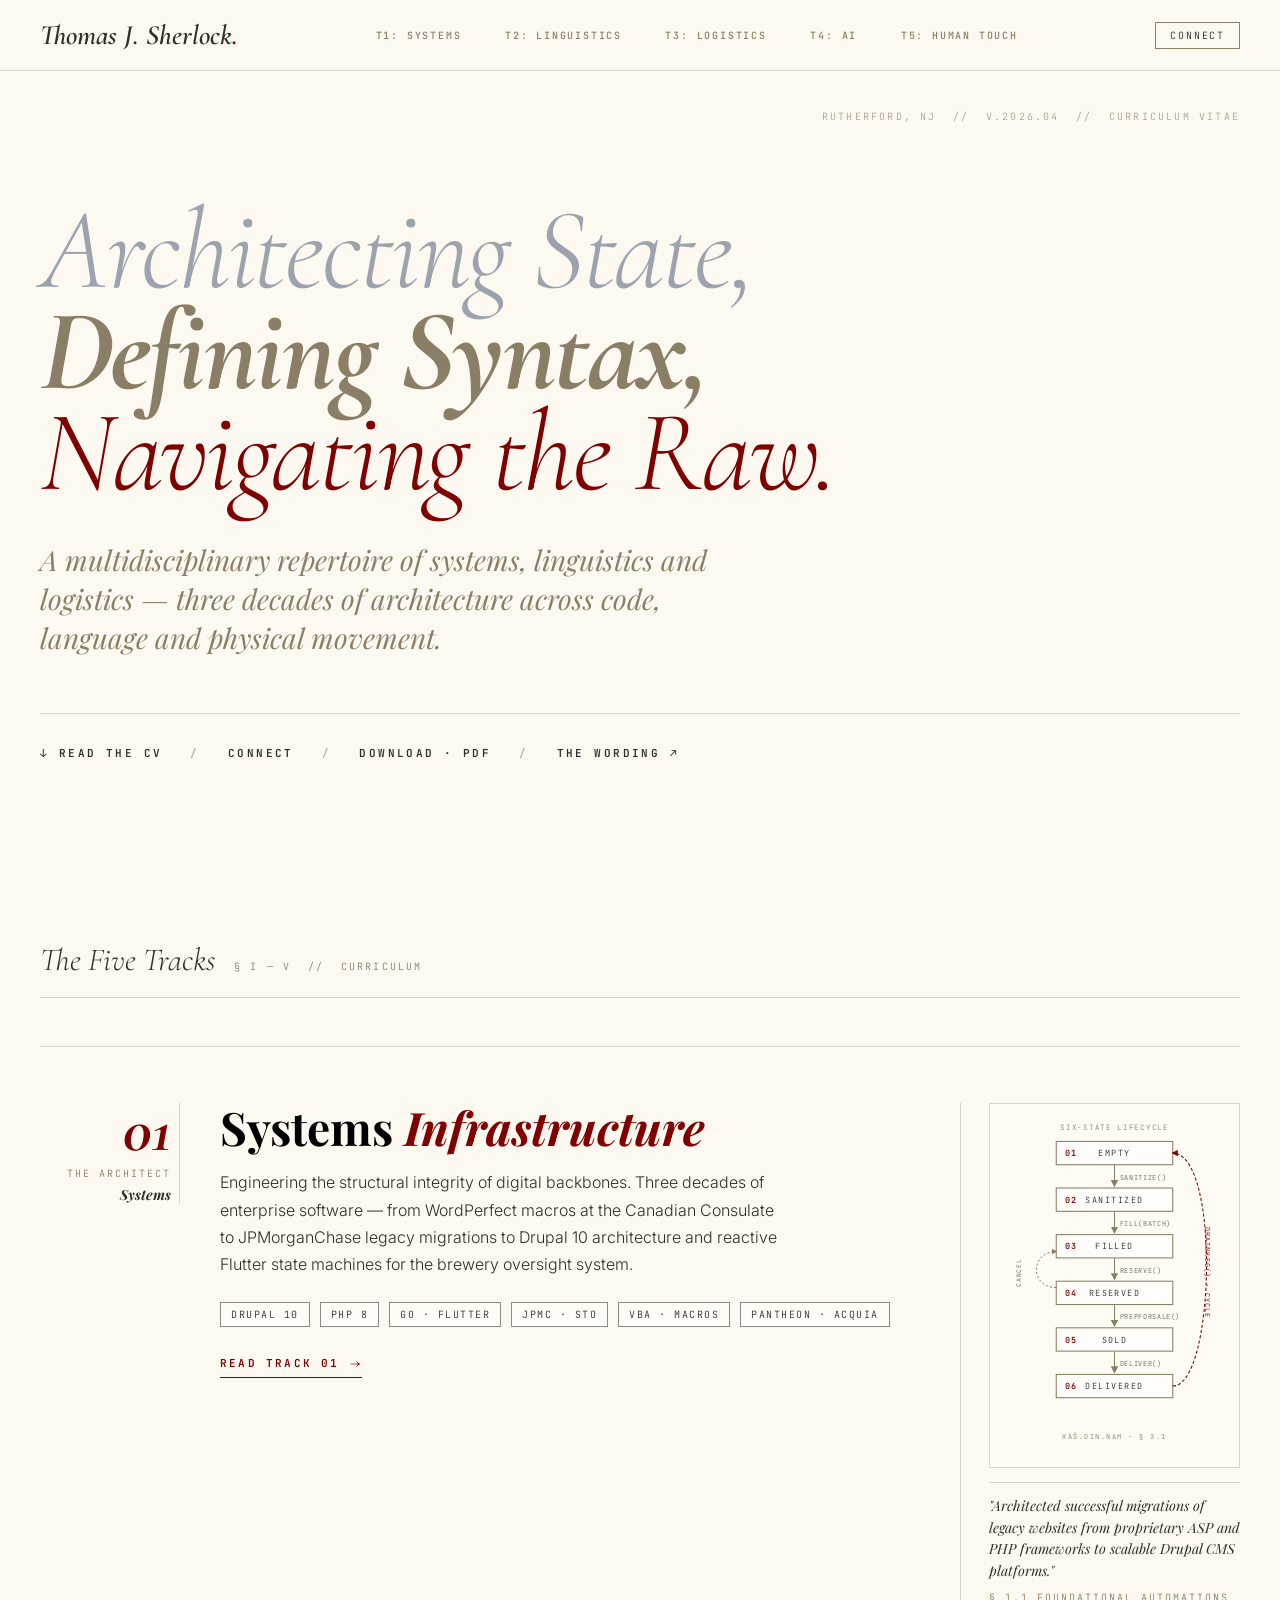
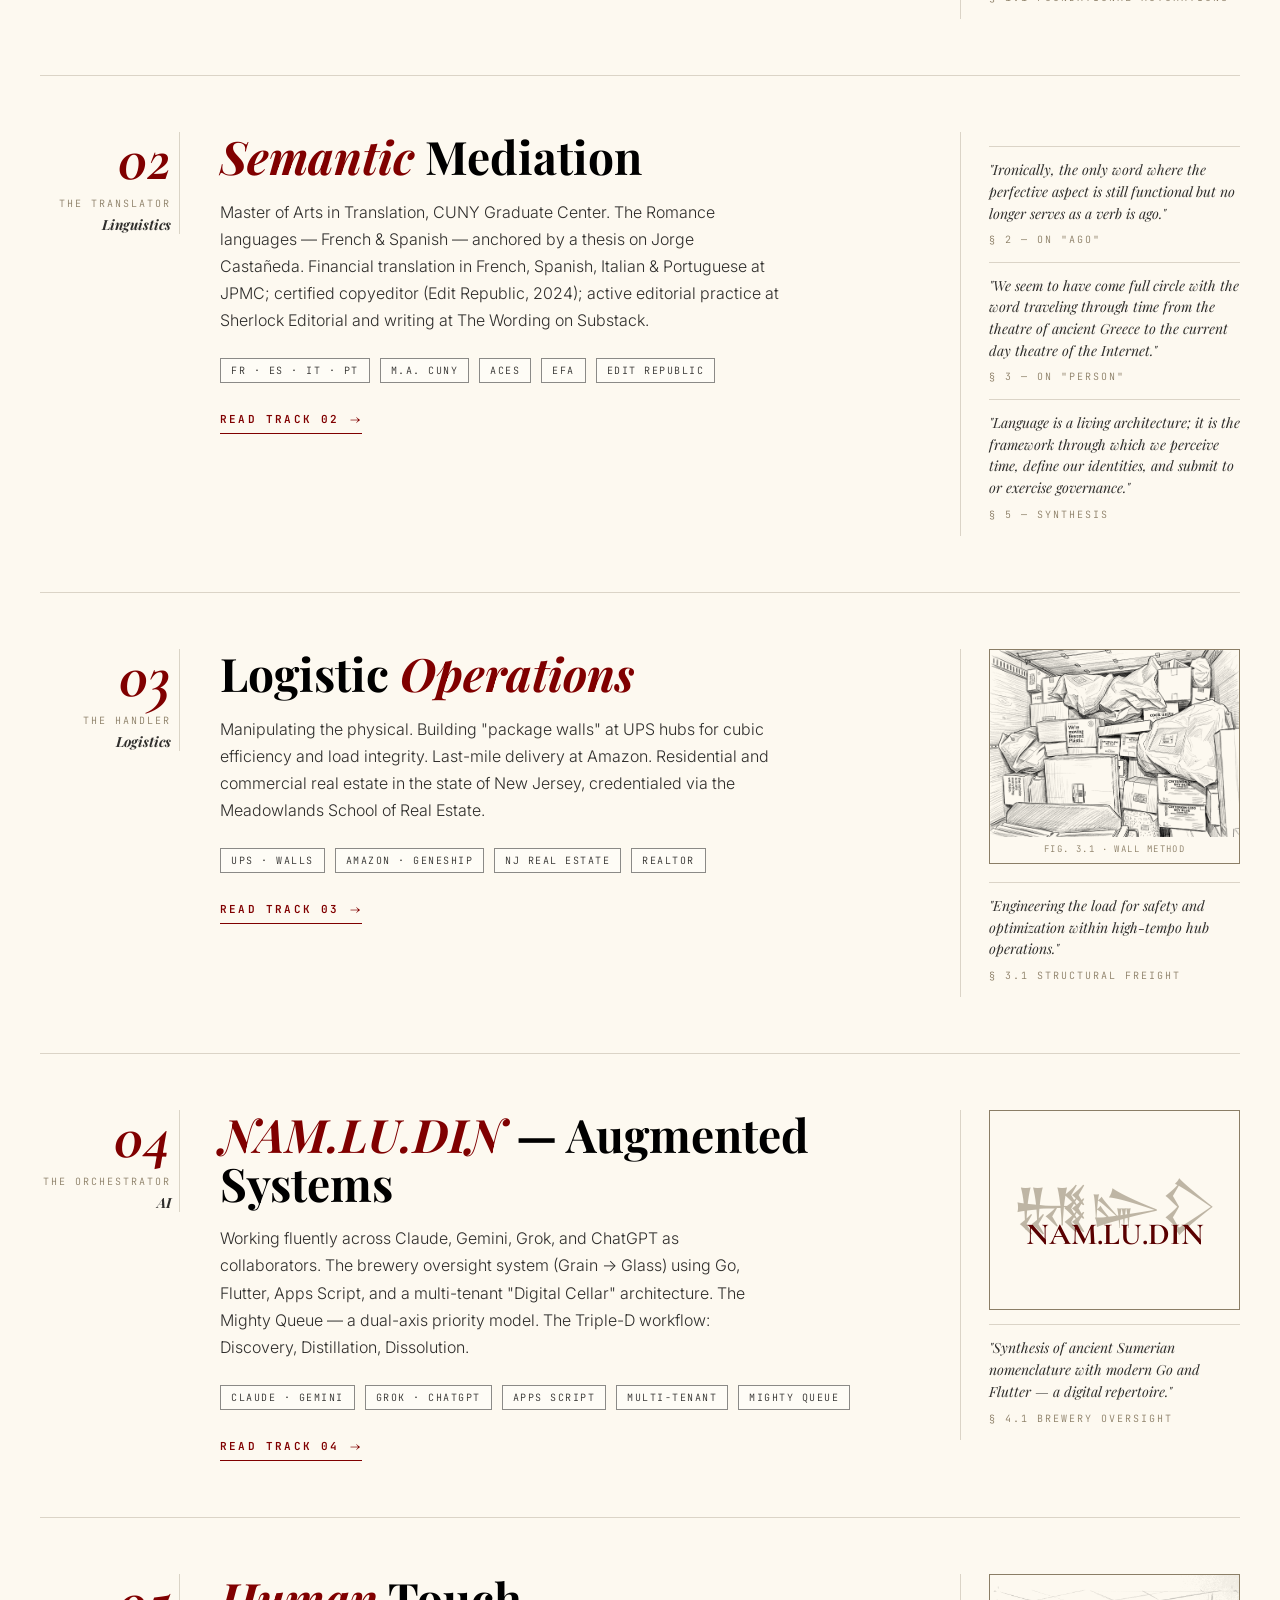
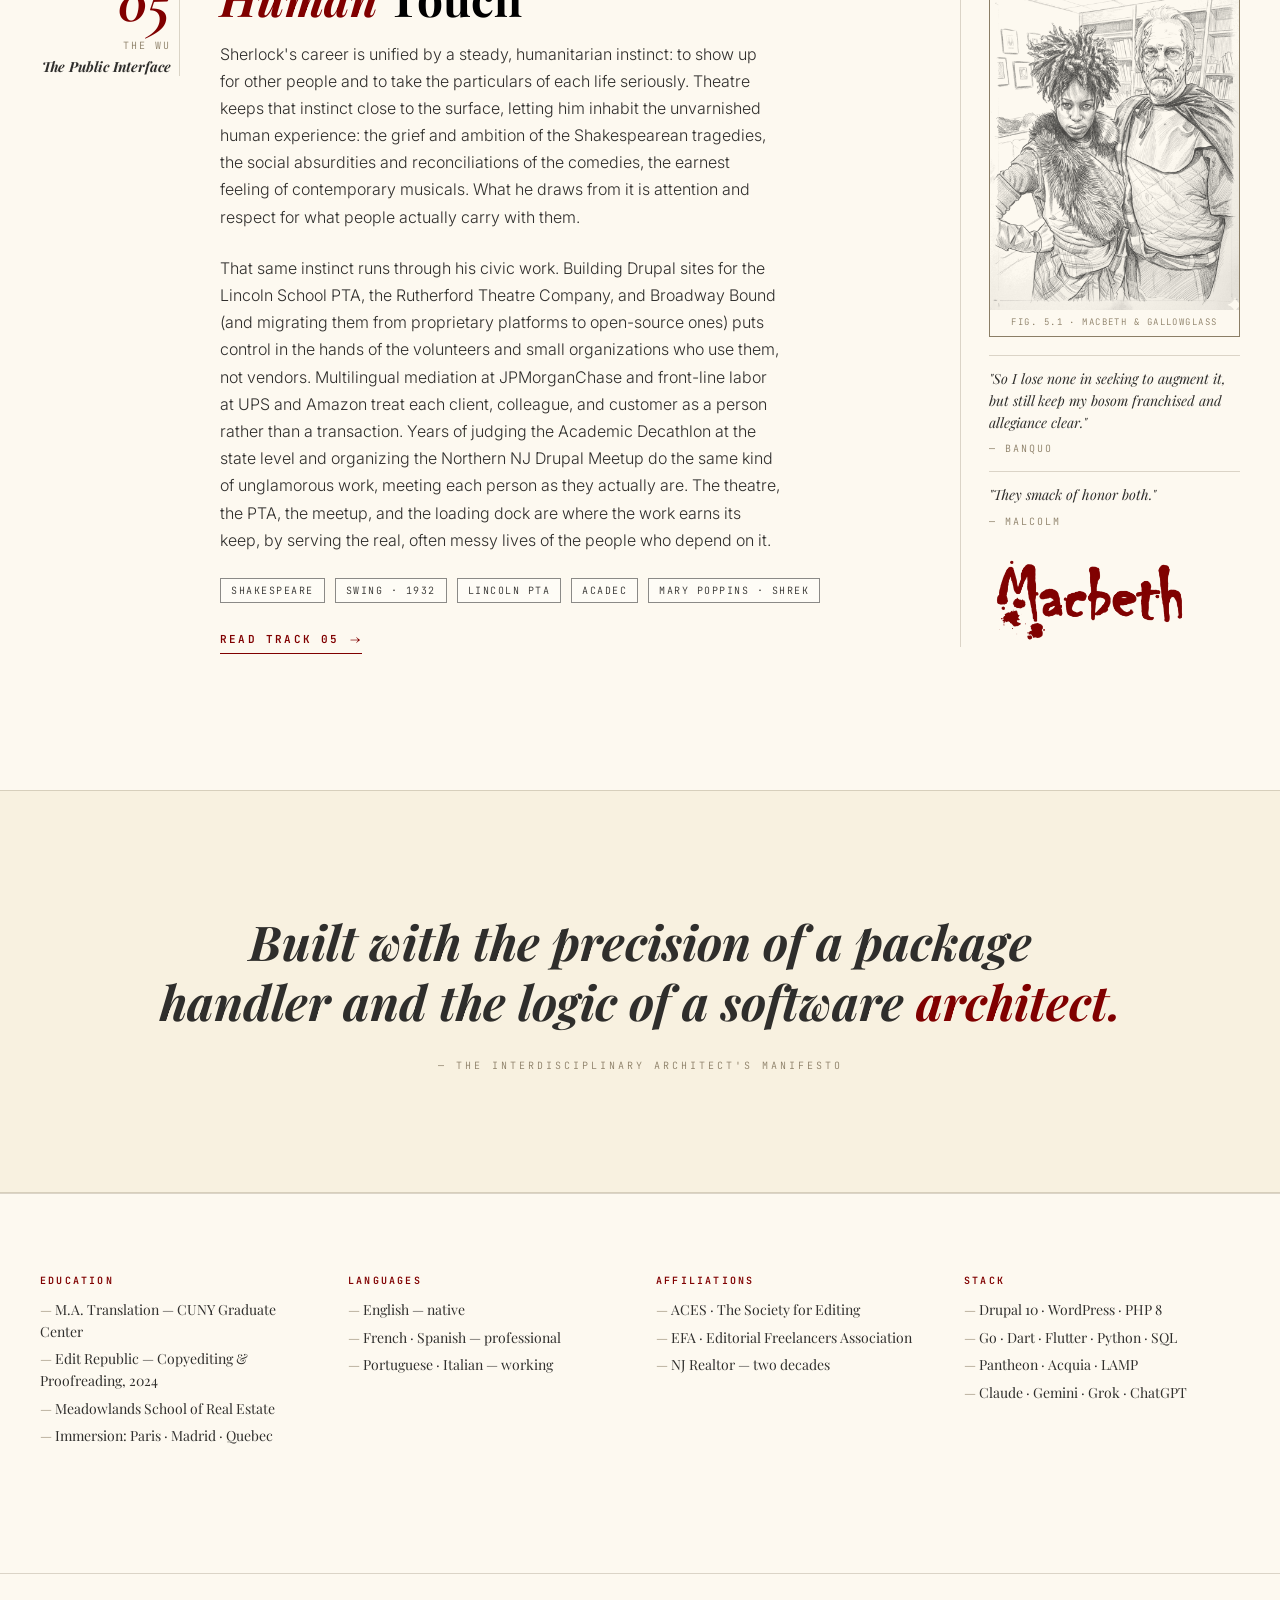
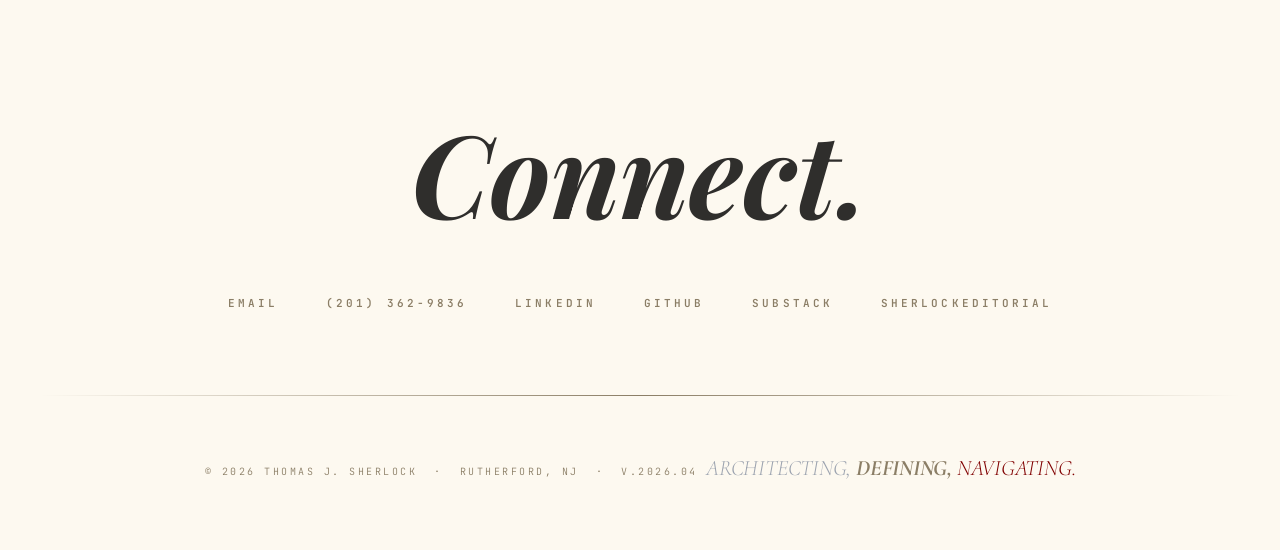
==== site/index.html @ 518d02fd "Initial commit: Digital Scriptorium CV site Hand-authored static portfolio site for Thomas J. Sherlo" ====
<!DOCTYPE html>
<html lang="en">
<head>
<meta charset="UTF-8" />
<meta name="viewport" content="width=device-width, initial-scale=1" />
<title>Thomas J. Sherlock — Curriculum Vitae · Digital Scriptorium</title>
<link rel="preconnect" href="https://fonts.googleapis.com">
<link rel="preconnect" href="https://fonts.gstatic.com" crossorigin>
<link href="https://fonts.googleapis.com/css2?family=Cormorant+Garamond:ital,wght@0,300;0,400;0,600;0,700;1,300;1,400;1,600;1,700&family=Inter:wght@300;400;500;600&family=JetBrains+Mono:wght@400;500;600&family=Noto+Sans+Cuneiform&family=Playfair+Display:ital,wght@0,400;0,700;1,400;1,700&display=swap" rel="stylesheet">
<link rel="stylesheet" href="styles.css">
</head>
<body>

<!-- ============ NAV ============ -->
<div id="site-nav"></div>
<script src="nav.js"></script>

<!-- ============ HERO ============ -->
<header class="hero" data-screen-label="01 Hero · CV Header">
  <div class="hero-stamp">Rutherford, NJ &nbsp;//&nbsp; v.2026.04 &nbsp;//&nbsp; Curriculum Vitae</div>

  <h1 class="display">
    <span class="row silver">Architecting&nbsp;State,</span>
    <span class="row gold">Defining&nbsp;Syntax,</span>
    <span class="row ox">Navigating&nbsp;the&nbsp;Raw.</span>
  </h1>

  <p class="hero-tag">A multidisciplinary <span class="tw-word">scriptorium</span> of systems, linguistics and logistics — three decades of architecture across code, language and physical movement.</p>

  <div class="hero-cta">
    <a href="#track-01">↓ Read the CV</a>
    <span class="sep">/</span>
    <a href="#connect">Connect</a>
    <span class="sep">/</span>
    <a href="#" aria-label="Download PDF">Download · PDF</a>
    <span class="sep">/</span>
    <a href="https://thewording.substack.com/" target="_blank" rel="noopener">The Wording ↗</a>
  </div>
</header>

<!-- ============ TRACKS ============ -->
<main class="tracks" data-screen-label="02 Tracks · Manuscript">

  <div class="section-head">
    <span class="label">The Five Tracks</span>
    <span class="meta">§ I — V &nbsp;//&nbsp; Curriculum</span>
  </div>

  <!-- TRACK 01 -->
  <article class="track reveal" id="track-01" data-screen-label="Track 01 · Systems">
    <aside class="marg">
      <span class="num">01</span>
      <span class="role">The Architect</span>
      <span class="name">Systems</span>
    </aside>
    <div class="body">
      <h2>Systems <span class="em">Infrastructure</span></h2>
      <p class="lede">Engineering the structural integrity of digital backbones. Three decades of enterprise software — from WordPerfect macros at the Canadian Consulate to JPMorganChase legacy migrations to Drupal 10 architecture and reactive Flutter state machines for the brewery oversight system.</p>
      <div class="modules">
        <span class="tag">Drupal 10</span>
        <span class="tag">PHP 8</span>
        <span class="tag">Go · Flutter</span>
        <span class="tag">JPMC · STO</span>
        <span class="tag">VBA · Macros</span>
        <span class="tag">Pantheon · Acquia</span>
      </div>
      <a href="track-systems.html" class="read-more">Read Track 01 <span class="arrow">→</span></a>
    </div>
    <aside class="aside">
      <div class="ph ph-diagram" aria-label="Six-state keg lifecycle — KAŠ.DIN.NAM">
        <svg viewBox="0 0 220 320" xmlns="http://www.w3.org/2000/svg" preserveAspectRatio="xMidYMid meet">
          <defs>
            <marker id="arr" viewBox="0 0 10 10" refX="8" refY="5" markerWidth="7" markerHeight="7" orient="auto-start-reverse">
              <path d="M0,0 L10,5 L0,10 z" fill="#8B7E66"/>
            </marker>
            <marker id="arrOx" viewBox="0 0 10 10" refX="8" refY="5" markerWidth="6" markerHeight="6" orient="auto-start-reverse">
              <path d="M0,0 L10,5 L0,10 z" fill="#800000"/>
            </marker>
          </defs>

          <!-- Title -->
          <text x="110" y="13" font-family="'JetBrains Mono', monospace" font-size="7" fill="#8B7E66" letter-spacing="1.6" text-anchor="middle">SIX-STATE LIFECYCLE</text>

          <!-- Nodes -->
          <g font-family="'JetBrains Mono', monospace" font-size="8" letter-spacing="1.4">
            <g>
              <rect x="55" y="24"  width="110" height="22" fill="rgba(255,255,255,0.4)" stroke="#8B7E66"/>
              <text x="63" y="38" fill="#800000" font-weight="600">01</text>
              <text x="110" y="38" fill="#2F2E2C" text-anchor="middle">EMPTY</text>
            </g>
            <g>
              <rect x="55" y="68"  width="110" height="22" fill="rgba(255,255,255,0.4)" stroke="#8B7E66"/>
              <text x="63" y="82" fill="#800000" font-weight="600">02</text>
              <text x="110" y="82" fill="#2F2E2C" text-anchor="middle">SANITIZED</text>
            </g>
            <g>
              <rect x="55" y="112" width="110" height="22" fill="rgba(255,255,255,0.4)" stroke="#8B7E66"/>
              <text x="63" y="126" fill="#800000" font-weight="600">03</text>
              <text x="110" y="126" fill="#2F2E2C" text-anchor="middle">FILLED</text>
            </g>
            <g>
              <rect x="55" y="156" width="110" height="22" fill="rgba(255,255,255,0.4)" stroke="#8B7E66"/>
              <text x="63" y="170" fill="#800000" font-weight="600">04</text>
              <text x="110" y="170" fill="#2F2E2C" text-anchor="middle">RESERVED</text>
            </g>
            <g>
              <rect x="55" y="200" width="110" height="22" fill="rgba(255,255,255,0.4)" stroke="#8B7E66"/>
              <text x="63" y="214" fill="#800000" font-weight="600">05</text>
              <text x="110" y="214" fill="#2F2E2C" text-anchor="middle">SOLD</text>
            </g>
            <g>
              <rect x="55" y="244" width="110" height="22" fill="rgba(255,255,255,0.4)" stroke="#8B7E66"/>
              <text x="63" y="258" fill="#800000" font-weight="600">06</text>
              <text x="110" y="258" fill="#2F2E2C" text-anchor="middle">DELIVERED</text>
            </g>
          </g>

          <!-- Forward arrows + verbs -->
          <g stroke="#8B7E66" stroke-width="1" fill="none">
            <line x1="110" y1="46"  x2="110" y2="66"  marker-end="url(#arr)"/>
            <line x1="110" y1="90"  x2="110" y2="110" marker-end="url(#arr)"/>
            <line x1="110" y1="134" x2="110" y2="154" marker-end="url(#arr)"/>
            <line x1="110" y1="178" x2="110" y2="198" marker-end="url(#arr)"/>
            <line x1="110" y1="222" x2="110" y2="242" marker-end="url(#arr)"/>
          </g>
          <g font-family="'JetBrains Mono', monospace" font-size="6.5" fill="#6b665e" letter-spacing="0.6">
            <text x="115" y="60">sanitize()</text>
            <text x="115" y="104">fill(batch)</text>
            <text x="115" y="148">reserve()</text>
            <text x="115" y="192">prepForSale()</text>
            <text x="115" y="236">deliver()</text>
          </g>

          <!-- Cycle: DELIVERED → EMPTY (curve up the right side) -->
          <path d="M 165 255 C 205 255, 210 35, 165 35" stroke="#800000" stroke-width="1" fill="none" stroke-dasharray="3 2" marker-end="url(#arrOx)"/>
          <text x="195" y="148" font-family="'JetBrains Mono', monospace" font-size="6.5" fill="#800000" letter-spacing="1" text-anchor="middle" transform="rotate(90 195 148)">drainKeg() · cycle</text>

          <!-- Cancellation: RESERVED → FILLED (curve up the left side) -->
          <path d="M 55 162 C 30 162, 30 128, 55 128" stroke="#6b665e" stroke-width="0.8" fill="none" stroke-dasharray="2 2" marker-end="url(#arr)"/>
          <text x="22" y="148" font-family="'JetBrains Mono', monospace" font-size="6" fill="#6b665e" letter-spacing="0.6" text-anchor="middle" transform="rotate(-90 22 148)">cancel</text>

          <!-- Footer -->
          <text x="110" y="305" font-family="'JetBrains Mono', monospace" font-size="6.5" fill="#8B7E66" letter-spacing="1.4" text-anchor="middle">KAŠ.DIN.NAM · § 3.1</text>
        </svg>
      </div>
      <p class="pull">"Architected successful migrations of legacy websites from proprietary ASP and PHP frameworks to scalable Drupal CMS platforms."<cite>§ 1.1 Foundational Automations</cite></p>
    </aside>
  </article>

  <!-- TRACK 02 -->
  <article class="track reveal" id="track-02" data-screen-label="Track 02 · Linguistics">
    <aside class="marg">
      <span class="num">02</span>
      <span class="role">The Translator</span>
      <span class="name">Linguistics</span>
    </aside>
    <div class="body">
      <h2><span class="em">Semantic</span> Mediation</h2>
      <p class="lede">Master of Arts in Translation, CUNY Graduate Center. The Romance languages — French &amp; Spanish — anchored by a thesis on Jorge Castañeda. Financial translation in French, Spanish, Italian &amp; Portuguese at JPMC; certified copyeditor (Edit Republic, 2024); active editorial practice at Sherlock Editorial and writing at The Wording on Substack.</p>
      <div class="modules">
        <span class="tag">FR · ES · IT · PT</span>
        <span class="tag">M.A. CUNY</span>
        <span class="tag">ACES</span>
        <span class="tag">EFA</span>
        <span class="tag">Edit Republic</span>
      </div>
      <a href="track-linguistics.html" class="read-more">Read Track 02 <span class="arrow">→</span></a>
    </div>
    <aside class="aside">
      <p class="pull">"Ironically, the only word where the perfective aspect is still functional but no longer serves as a verb is ago."<cite>§ 2 — On "Ago"</cite></p>
      <p class="pull">"We seem to have come full circle with the word traveling through time from the theatre of ancient Greece to the current day theatre of the Internet."<cite>§ 3 — On "Person"</cite></p>
      <p class="pull">"Language is a living architecture; it is the framework through which we perceive time, define our identities, and submit to or exercise governance."<cite>§ 5 — Synthesis</cite></p>
    </aside>
  </article>

  <!-- TRACK 03 -->
  <article class="track reveal" id="track-03" data-screen-label="Track 03 · Logistics">
    <aside class="marg">
      <span class="num">03</span>
      <span class="role">The Handler</span>
      <span class="name">Logistics</span>
    </aside>
    <div class="body">
      <h2><span class="tw-kin">Kinetic</span> <span class="em">Operations</span></h2>
      <p class="lede">Manipulating the physical. Building "package walls" at UPS hubs for cubic efficiency and load integrity. Last-mile delivery at Amazon. Residential and commercial real estate in the state of New Jersey, credentialed via the Meadowlands School of Real Estate.</p>
      <div class="modules">
        <span class="tag">UPS · Walls</span>
        <span class="tag">Amazon · Geneship</span>
        <span class="tag">NJ Real Estate</span>
        <span class="tag">Realtor</span>
      </div>
      <a href="track-logistics.html" class="read-more">Read Track 03 <span class="arrow">→</span></a>
    </div>
    <aside class="aside">
      <figure class="ph-photo">
        <img src="assets/package-wall.png?v=2" alt="Hand-sketched UPS package wall — boxes, parcels, and bagged shipments stacked into a truck for cubic efficiency" />
        <figcaption>Fig. 3.1 · Wall method</figcaption>
      </figure>
      <p class="pull">"Engineering the load for safety and optimization within high-tempo hub operations."<cite>§ 3.1 Structural Freight</cite></p>
    </aside>
  </article>

  <!-- TRACK 04 -->
  <article class="track reveal" id="track-04" data-screen-label="Track 04 · AI">
    <aside class="marg">
      <span class="num">04</span>
      <span class="role">The Orchestrator</span>
      <span class="name">AI</span>
    </aside>
    <div class="body">
      <h2><span class="em">NAM.LU.DIN</span> — Augmented Systems</h2>
      <p class="lede">Working fluently across Claude, Gemini, Grok, and ChatGPT as collaborators. The brewery oversight system (Grain → Glass) using Go, Flutter, Apps Script, and a multi-tenant "Digital Cellar" architecture. The Mighty Queue — a dual-axis priority model. The Triple-D workflow: Discovery, Distillation, Dissolution.</p>
      <div class="modules">
        <span class="tag">Claude · Gemini</span>
        <span class="tag">Grok · ChatGPT</span>
        <span class="tag">Apps Script</span>
        <span class="tag">Multi-tenant</span>
        <span class="tag">Mighty Queue</span>
      </div>
      <a href="track-ai.html" class="read-more">Read Track 04 <span class="arrow">→</span></a>
    </div>
    <aside class="aside">
      <div class="ph ph-cuneiform">
        <span class="glyph" lang="sux">𒉆𒇽𒁷</span>
        <span class="translit">NAM.LU.DIN</span>
      </div>
      <p class="pull">"Synthesis of ancient Sumerian nomenclature with modern Go and Flutter — a digital <span class="tw-word">scriptorium</span>."<cite>§ 4.1 Brewery Oversight</cite></p>
    </aside>
  </article>

  <!-- TRACK 05 -->
  <article class="track reveal" id="track-05" data-screen-label="Track 05 · The Public Interface">
    <aside class="marg">
      <span class="num">05</span>
      <span class="role">The Wu</span>
      <span class="name">The Public Interface</span>
    </aside>
    <div class="body">
      <h2><span class="em">Human</span> Touch</h2>
      <p class="lede">Sherlock's career is unified by a steady, humanitarian instinct: to show up for other people and to take the particulars of each life seriously. Theatre keeps that instinct close to the surface, letting him inhabit the unvarnished human experience: the grief and ambition of the Shakespearean tragedies, the social absurdities and reconciliations of the comedies, the earnest feeling of contemporary musicals. What he draws from it is attention and respect for what people actually carry with them.</p>
      <p class="lede">That same instinct runs through his civic work. Building Drupal sites for the Lincoln School PTA, the Rutherford Theatre Company, and Broadway Bound (and migrating them from proprietary platforms to open-source ones) puts control in the hands of the volunteers and small organizations who use them, not vendors. Multilingual mediation at JPMorganChase and front-line labor at UPS and Amazon treat each client, colleague, and customer as a person rather than a transaction. Years of judging the Academic Decathlon at the state level and organizing the Northern NJ Drupal Meetup do the same kind of unglamorous work, meeting each person as they actually are. The theatre, the PTA, the meetup, and the loading dock are where the work earns its keep, by serving the real, often messy lives of the people who depend on it.</p>
      <div class="modules">
        <span class="tag">Shakespeare</span>
        <span class="tag">Swing · 1932</span>
        <span class="tag">Lincoln PTA</span>
        <span class="tag">ACADEC</span>
        <span class="tag">Mary Poppins · Shrek</span>
      </div>
      <a href="track-human.html" class="read-more">Read Track 05 <span class="arrow">→</span></a>
    </div>
    <aside class="aside">
      <figure class="ph-photo">
        <img src="assets/macbeth-gallowglass.png?v=2" alt="Pencil-sketch portrait — Macbeth and Gallowglass, performance still" />
        <figcaption>Fig. 5.1 · Macbeth &amp; Gallowglass</figcaption>
      </figure>
      <p class="pull">"So I lose none in seeking to augment it, but still keep my bosom franchised and allegiance clear."<cite>— Banquo</cite></p>
      <p class="pull">"They smack of honor both."<cite>— Malcolm</cite></p>
      <span class="macbeth-wrap"><img src="assets/macbeth-title.png?v=2" alt="Macbeth — blood-stained title lettering" class="macbeth-mark" /></span>
    </aside>
  </article>

</main>

<!-- ============ INTERLUDE QUOTE ============ -->
<section class="interlude" data-screen-label="03 Interlude · Quote">
  <blockquote>
    Built with the precision of a package handler and the logic of a software <span class="ox">architect.</span>
  </blockquote>
  <div class="attrib">— The Interdisciplinary Architect's Manifesto</div>
</section>

<!-- ============ CV STRIP ============ -->
<section class="cv-strip" data-screen-label="04 CV Strip · Quick Facts">
  <div class="col">
    <h4>Education</h4>
    <ul>
      <li>M.A. Translation — CUNY Graduate Center</li>
      <li>Edit Republic — Copyediting &amp; Proofreading, 2024</li>
      <li>Meadowlands School of Real Estate</li>
      <li>Immersion: Paris · Madrid · Quebec</li>
    </ul>
  </div>
  <div class="col">
    <h4>Languages</h4>
    <ul>
      <li>English — native</li>
      <li>French · Spanish — professional</li>
      <li>Portuguese · Italian — working</li>
    </ul>
  </div>
  <div class="col">
    <h4>Affiliations</h4>
    <ul>
      <li>ACES · The Society for Editing</li>
      <li>EFA · Editorial Freelancers Association</li>
      <li>NJ Realtor — two decades</li>
    </ul>
  </div>
  <div class="col">
    <h4>Stack</h4>
    <ul>
      <li>Drupal 10 · WordPress · PHP 8</li>
      <li>Go · Dart · Flutter · Python · SQL</li>
      <li>Pantheon · Acquia · LAMP</li>
      <li>Claude · Gemini · Grok · ChatGPT</li>
    </ul>
  </div>
</section>

<!-- ============ FOOTER / CONNECT ============ -->
<footer class="footer" id="connect" data-screen-label="05 Connect · Footer">
  <h2>Connect.</h2>
  <div class="nodes">
    <a href="mailto:tom@tomsherlock.space">Email</a>
    <a href="tel:2013629836">(201) 362-9836</a>
    <a href="https://www.linkedin.com/in/thomas-sherlock/" target="_blank" rel="noopener">LinkedIn</a>
    <a href="https://github.com/Transcentive/" target="_blank" rel="noopener">GitHub</a>
    <a href="https://thewording.substack.com/" target="_blank" rel="noopener">Substack</a>
    <a href="#" target="_blank" rel="noopener">SherlockEditorial</a>
  </div>
  <div class="divider"></div>
  <div class="colophon">
    © 2026 Thomas J. Sherlock &nbsp;·&nbsp; Rutherford, NJ &nbsp;·&nbsp; v.2026.04
    <div class="seal">
      <span class="silver">Architecting,</span>
      <span class="gold">Defining,</span>
      <span class="ox">Navigating.</span>
    </div>
  </div>
</footer>

<script>
  const io = new IntersectionObserver((entries) => {
    entries.forEach(e => { if (e.isIntersecting) e.target.classList.add('in'); });
  }, { threshold: 0.12 });
  document.querySelectorAll('.reveal').forEach(el => io.observe(el));
</script>

<!-- ============ TWEAKS ============ -->
<style>
  .tw-panel {
    position: fixed; right: 20px; bottom: 20px; z-index: 9999;
    width: 280px;
    background: #1a1a1a; color: #f4f1ea;
    border: 1px solid #333; border-radius: 6px;
    font-family: 'JetBrains Mono', monospace;
    font-size: 12px;
    box-shadow: 0 12px 40px rgba(0,0,0,.4);
    display: none;
  }
  .tw-panel.open { display: block; }
  .tw-head {
    display: flex; align-items: center; justify-content: space-between;
    padding: 10px 12px; border-bottom: 1px solid #2a2a2a;
    text-transform: uppercase; letter-spacing: .12em; font-size: 10px;
    color: #c9a86a;
  }
  .tw-head button {
    background: none; border: none; color: #888; cursor: pointer;
    font-size: 14px; line-height: 1; padding: 0;
  }
  .tw-head button:hover { color: #f4f1ea; }
  .tw-body { padding: 12px; }
  .tw-row { display: flex; flex-direction: column; gap: 6px; }
  .tw-label {
    font-size: 10px; text-transform: uppercase; letter-spacing: .1em;
    color: #888;
  }
  .tw-row input {
    background: #0e0e0e; border: 1px solid #2f2f2f; border-radius: 3px;
    color: #f4f1ea; padding: 8px 10px;
    font-family: 'JetBrains Mono', monospace; font-size: 12px;
    outline: none;
  }
  .tw-row input:focus { border-color: #c9a86a; }
  .tw-hint {
    margin-top: 6px; font-size: 10px; color: #666; line-height: 1.4;
  }
  .tw-hint code { color: #c9a86a; }
</style>

<div class="tw-panel" id="twPanel" aria-hidden="true">
  <div class="tw-head">
    <span>Tweaks</span>
    <button type="button" id="twClose" aria-label="Close">×</button>
  </div>
  <div class="tw-body">
    <div class="tw-row">
      <label class="tw-label" for="twWord">Word swap · scriptorium</label>
      <input id="twWord" type="text" autocomplete="off" spellcheck="false" />
      <div class="tw-hint">Replaces every <code>scriptorium</code> on the page.</div>
    </div>
    <div class="tw-row" style="margin-top:14px">
      <label class="tw-label" for="twKin">Word swap · kinetics</label>
      <input id="twKin" type="text" autocomplete="off" spellcheck="false" />
      <div class="tw-hint">Replaces <code>kinetics</code> / <code>Kinetic</code> stems.</div>
    </div>
  </div>
</div>

<script>
(function () {
  const TWEAKS = /*EDITMODE-BEGIN*/{
    "wordSwap": "repertoire",
    "kineticsSwap": "logistics"
  }/*EDITMODE-END*/;

  // Match the capitalization of the original token (Scriptorium -> Repertoire).
  function matchCase(src, replacement) {
    if (!src) return replacement;
    if (src[0] === src[0].toUpperCase()) {
      return replacement.charAt(0).toUpperCase() + replacement.slice(1);
    }
    return replacement;
  }

  // Snapshot original text once, so the swap is reversible/replayable.
  const targets = Array.from(document.querySelectorAll('.tw-word')).map(el => ({
    el,
    original: el.textContent
  }));
  const kinTargets = Array.from(document.querySelectorAll('.tw-kin')).map(el => ({
    el,
    original: el.textContent
  }));

  // Title also gets swapped (plain text, no markup).
  const originalTitle = document.title;

  function applyWord(word) {
    const w = (word && word.trim()) || 'scriptorium';
    targets.forEach(t => {
      t.el.textContent = matchCase(t.original, w);
    });
    document.title = originalTitle.replace(
      /Scriptorium/g,
      matchCase('Scriptorium', w)
    );
  }

  // "kinetics" → user word; "Kinetic" stem → stem of user word.
  function stemOf(w) {
    // crude: drop trailing 's' if present, so logistics -> logistic, energy -> energy
    return w.endsWith('s') ? w.slice(0, -1) : w;
  }
  function applyKin(word) {
    const w = (word && word.trim()) || 'kinetics';
    const stem = stemOf(w);
    kinTargets.forEach(t => {
      const base = t.original.toLowerCase() === 'kinetic' ? stem : w;
      t.el.textContent = matchCase(t.original, base);
    });
  }

  // Initial paint
  applyWord(TWEAKS.wordSwap);
  applyKin(TWEAKS.kineticsSwap);

  // ---- Tweaks protocol ----
  const panel = document.getElementById('twPanel');
  const input = document.getElementById('twWord');
  const inputKin = document.getElementById('twKin');
  const closeBtn = document.getElementById('twClose');
  input.value = TWEAKS.wordSwap;
  inputKin.value = TWEAKS.kineticsSwap;

  function open()  { panel.classList.add('open'); panel.setAttribute('aria-hidden', 'false'); }
  function close() { panel.classList.remove('open'); panel.setAttribute('aria-hidden', 'true'); }

  window.addEventListener('message', (e) => {
    const d = e.data || {};
    if (d.type === '__activate_edit_mode')   open();
    if (d.type === '__deactivate_edit_mode') close();
  });

  closeBtn.addEventListener('click', () => {
    close();
    window.parent.postMessage({ type: '__edit_mode_dismissed' }, '*');
  });

  function debounce(fn, ms) {
    let h; return (...a) => { clearTimeout(h); h = setTimeout(() => fn(...a), ms); };
  }
  const persist = debounce((edits) => {
    window.parent.postMessage({ type: '__edit_mode_set_keys', edits }, '*');
  }, 250);

  input.addEventListener('input', () => {
    applyWord(input.value);
    persist({ wordSwap: input.value });
  });
  inputKin.addEventListener('input', () => {
    applyKin(inputKin.value);
    persist({ kineticsSwap: inputKin.value });
  });

  // Announce availability LAST so the toolbar toggle appears.
  window.parent.postMessage({ type: '__edit_mode_available' }, '*');
})();
</script>

</body>
</html>
---- site/styles.css ----
/* =======================================================
   TJS Digital Scriptorium — Hi-Fi Styles
   Parchment & Ink palette · Cormorant Garamond / Playfair / Inter / JetBrains Mono
   ======================================================= */

:root {
  --parchment:    #FDF9F0;
  --parchment-2:  #F3E9D2;
  --pure-black:   #000000;
  --ink:          #2F2E2C;
  --ink-soft:     #6b665e;
  --oxblood:      #800000;
  --oxblood-2:    #A34A38;
  --gold:         #8B7E66;
  --gold-soft:    #b8ab90;
  --silver:       #9ca3af;
  --rule:         rgba(139,126,102,0.30);
  --rule-strong:  rgba(47,46,44,0.55);
}

* { box-sizing: border-box; }

html { scroll-behavior: smooth; }

body {
  margin: 0;
  font-family: 'Inter', sans-serif;
  font-weight: 300;
  background-color: var(--parchment);
  color: var(--ink);
  background-image: url("https://www.transparenttextures.com/patterns/natural-paper.png");
  -webkit-font-smoothing: antialiased;
  text-rendering: optimizeLegibility;
}

/* =================== TYPE HELPERS =================== */
.serif { font-family: 'Playfair Display', serif; }
.display { font-family: 'Cormorant Garamond', serif; letter-spacing: -0.02em; line-height: 0.88; }
.mono { font-family: 'JetBrains Mono', monospace; }

.uppertrack {
  font-family: 'JetBrains Mono', monospace;
  font-size: 10px;
  text-transform: uppercase;
  letter-spacing: 0.22em;
  color: var(--gold);
  font-weight: 500;
}
.uppertrack.ox { color: var(--oxblood); }

a { color: inherit; text-decoration: none; }

/* =================== NAV =================== */
.nav {
  position: fixed;
  top: 0; left: 0; right: 0;
  z-index: 100;
  background: rgba(253, 249, 240, 0.88);
  backdrop-filter: blur(10px);
  -webkit-backdrop-filter: blur(10px);
  border-bottom: 1px solid var(--rule);
}
.nav-inner {
  max-width: 1320px;
  margin: 0 auto;
  padding: 18px 40px;
  display: flex;
  align-items: center;
  justify-content: space-between;
  gap: 24px;
}
.nav-brand {
  font-family: 'Cormorant Garamond', serif;
  font-style: italic;
  font-size: 28px;
  font-weight: 600;
  color: var(--ink);
  white-space: nowrap;
}
.nav-brand .dot { color: var(--oxblood); }
.nav-links {
  display: flex;
  gap: clamp(30px, 3.4vw, 54px);
  font-family: 'JetBrains Mono', monospace;
  font-size: 10px;
  text-transform: uppercase;
  letter-spacing: 0.18em;
  color: var(--gold);
  font-weight: 500;
}
.nav-links a { transition: color .2s; white-space: nowrap; }
.nav-links a:hover { color: var(--ink); }
.nav-links a.active { color: var(--oxblood); }
.nav-connect {
  border: 1px solid var(--gold);
  padding: 6px 14px;
  font-family: 'JetBrains Mono', monospace;
  font-size: 10px;
  text-transform: uppercase;
  letter-spacing: 0.18em;
  color: var(--ink);
  transition: background .2s, border-color .2s;
}
.nav-connect:hover {
  background: var(--parchment-2);
  border-color: var(--oxblood);
  color: var(--oxblood);
}

@media (max-width: 1024px) {
  .nav-links { display: none; }
}

/* =================== HERO =================== */
.hero {
  min-height: 100vh;
  display: flex;
  flex-direction: column;
  justify-content: center;
  padding: 140px 40px 80px;
  position: relative;
  max-width: 1320px;
  margin: 0 auto;
}
.hero-stamp {
  position: absolute;
  top: 110px;
  right: 40px;
  font-family: 'JetBrains Mono', monospace;
  font-size: 10px;
  text-transform: uppercase;
  letter-spacing: 0.22em;
  color: var(--gold);
  opacity: 0.7;
}
.hero h1.display {
  font-style: italic;
  font-size: clamp(48px, 9vw, 128px);
  margin: 0 0 36px;
}
.hero h1 .row { display: block; }
.hero h1 .row.silver { color: var(--silver); font-weight: 300; }
.hero h1 .row.gold   { color: var(--gold);   font-weight: 700; }
.hero h1 .row.ox     { color: var(--oxblood); font-weight: 300; }

.hero-tag {
  font-family: 'Playfair Display', serif;
  font-style: italic;
  font-size: clamp(18px, 2.4vw, 28px);
  color: var(--gold);
  max-width: 680px;
  line-height: 1.4;
  margin: 0 0 56px;
}
.hero-cta {
  display: flex;
  gap: 28px;
  flex-wrap: wrap;
  align-items: center;
  border-top: 1px solid var(--rule);
  padding-top: 32px;
  font-family: 'JetBrains Mono', monospace;
  font-size: 11px;
  text-transform: uppercase;
  letter-spacing: 0.22em;
  font-weight: 600;
  color: var(--ink);
}
.hero-cta a { transition: color .2s; }
.hero-cta a:hover { color: var(--oxblood); }
.hero-cta .sep { color: var(--gold); opacity: 0.6; }

/* =================== TRACKS — vertical manuscript =================== */
.tracks {
  max-width: 1320px;
  margin: 0 auto;
  padding: 40px 40px 80px;
}
.section-head {
  display: flex;
  align-items: baseline;
  gap: 18px;
  border-bottom: 1px solid var(--rule);
  padding-bottom: 18px;
  margin-bottom: 48px;
}
.section-head .label {
  font-family: 'Cormorant Garamond', serif;
  font-style: italic;
  font-size: 32px;
  color: var(--ink);
}
.section-head .meta {
  font-family: 'JetBrains Mono', monospace;
  font-size: 10px;
  text-transform: uppercase;
  letter-spacing: 0.22em;
  color: var(--gold);
}

.track {
  display: grid;
  grid-template-columns: 140px 1fr 280px;
  gap: 40px;
  padding: 56px 0;
  border-top: 1px solid var(--rule);
  align-items: start;
}
.track:first-child { border-top: none; padding-top: 24px; }

/* Marginalia (left) */
.track .marg {
  text-align: right;
  padding-right: 8px;
  border-right: 1px solid var(--rule);
}
.track .marg .num {
  font-family: 'Cormorant Garamond', serif;
  font-style: italic;
  font-weight: 700;
  font-size: 64px;
  line-height: 0.85;
  color: var(--oxblood);
  display: block;
  margin-bottom: 10px;
}
.track .marg .role {
  font-family: 'JetBrains Mono', monospace;
  font-size: 10px;
  text-transform: uppercase;
  letter-spacing: 0.2em;
  color: var(--gold);
  display: block;
  margin-bottom: 4px;
}
.track .marg .name {
  font-family: 'Playfair Display', serif;
  font-style: italic;
  font-size: 14px;
  color: var(--ink);
  font-weight: 700;
}

/* Body (center) */
.track .body h2 {
  font-family: 'Playfair Display', serif;
  font-weight: 700;
  font-size: clamp(32px, 3.6vw, 52px);
  line-height: 1.05;
  margin: 0 0 18px;
  color: var(--pure-black);
}
.track .body h2 .em {
  font-style: italic;
  color: var(--oxblood);
}
.track .body .lede {
  font-size: 16px;
  line-height: 1.7;
  color: var(--ink);
  font-weight: 300;
  max-width: 56ch;
  margin: 0 0 24px;
}
.track .body .modules {
  display: flex;
  flex-wrap: wrap;
  gap: 8px 10px;
  margin-bottom: 24px;
}
.tag {
  font-family: 'JetBrains Mono', monospace;
  font-size: 10px;
  text-transform: uppercase;
  letter-spacing: 0.15em;
  padding: 5px 10px;
  border: 1px solid var(--rule-strong);
  color: var(--ink);
  background: rgba(255,255,255,0.4);
  white-space: nowrap;
}
.tag.ox { color: var(--oxblood); border-color: var(--oxblood); }

.track .aside .ph-photo {
  margin: 0 0 18px;
  padding: 0;
  border: 1px solid var(--gold);
  background: var(--parchment);
  overflow: hidden;
}
.track .aside .ph-photo img {
  display: block;
  width: 100%;
  height: auto;
  /* Match Track 01's dark-ink-on-parchment palette — no sepia, just crisp ink */
  filter: contrast(1.3) brightness(0.88) saturate(0);
  mix-blend-mode: multiply;
  opacity: 1;
}
.track .aside .ph-photo figcaption {
  padding: 6px 8px 8px;
  font-family: 'JetBrains Mono', monospace;
  font-size: 9px;
  text-transform: uppercase;
  letter-spacing: 0.16em;
  color: var(--gold);
  text-align: center;
}

.track .body .read-more {
  display: inline-flex;
  align-items: center;
  gap: 10px;
  font-family: 'JetBrains Mono', monospace;
  font-size: 11px;
  text-transform: uppercase;
  letter-spacing: 0.2em;
  font-weight: 600;
  color: var(--oxblood);
  border-bottom: 1px solid var(--oxblood);
  padding-bottom: 4px;
  transition: color .2s, border-color .2s;
}
.track .body .read-more:hover { color: var(--ink); border-color: var(--ink); }
.track .body .read-more .arrow { font-family: 'Cormorant Garamond', serif; font-style: italic; font-size: 16px; }

/* Aside (right) */
.track .aside {
  border-left: 1px solid var(--rule);
  padding-left: 28px;
}
.track .aside .ph.ph-diagram {
  height: auto;
  padding: 12px 8px;
  background: rgba(255,255,255,0.25);
  border-style: solid;
  border-color: var(--rule);
}
.track .aside .ph.ph-diagram svg { display: block; width: 100%; height: auto; }

.track .aside .ph.ph-cuneiform {
  position: relative;
  height: 200px;
  display: flex;
  align-items: center;
  justify-content: center;
  padding: 6px;
  box-sizing: border-box;
  background: #FDF9F0;
  border: 1px solid var(--gold);
  overflow: hidden;
  container-type: inline-size;
}
.track .aside .ph.ph-cuneiform .glyph {
  font-family: 'Noto Sans Cuneiform', 'Segoe UI Historic', serif;
  font-size: min(19cqw, 56px);
  line-height: 1;
  color: rgba(139, 126, 102, 0.55);
  letter-spacing: 0;
  max-width: 100%;
  text-align: center;
  white-space: nowrap;
  display: block;
  margin-bottom: 18px;
}
.track .aside .ph.ph-cuneiform .translit {
  position: absolute;
  left: 0;
  right: 0;
  top: 62%;
  transform: translateY(-50%);
  font-family: 'Cormorant Garamond', serif;
  font-size: clamp(20px, 2.4vw, 31px);
  font-weight: 700;
  letter-spacing: 0;
  text-transform: uppercase;
  color: #5a0000;
  text-align: center;
  pointer-events: none;
}

.track .aside .ph {
  width: 100%;
  height: 200px;
  border: 1px dashed var(--gold);
  background:
    repeating-linear-gradient(135deg,
      rgba(139,126,102,0.05) 0 8px,
      transparent 8px 16px);
  display: flex;
  align-items: center;
  justify-content: center;
  text-align: center;
  font-family: 'JetBrains Mono', monospace;
  font-size: 10px;
  text-transform: uppercase;
  letter-spacing: 0.2em;
  color: var(--gold);
  margin-bottom: 14px;
}
.track .aside .pull {
  font-family: 'Playfair Display', serif;
  font-style: italic;
  font-size: 14px;
  line-height: 1.55;
  color: var(--ink);
  border-top: 1px solid var(--rule);
  padding-top: 12px;
}
.track .aside .pull cite {
  display: block;
  font-style: normal;
  font-family: 'JetBrains Mono', monospace;
  font-size: 10px;
  text-transform: uppercase;
  letter-spacing: 0.2em;
  color: var(--gold);
  margin-top: 8px;
}

@media (max-width: 1024px) {
  .track { grid-template-columns: 100px 1fr; }
  .track .aside { grid-column: 2; border-left: none; border-top: 1px solid var(--rule); padding-left: 0; padding-top: 18px; margin-top: 6px; }
}
@media (max-width: 700px) {
  .track { grid-template-columns: 1fr; gap: 18px; }
  .track .marg { text-align: left; border-right: none; border-bottom: 1px solid var(--rule); padding-bottom: 12px; padding-right: 0; }
  .track .marg .num { font-size: 48px; display: inline-block; margin-right: 14px; }
  .track .marg .role, .track .marg .name { display: inline-block; }
  .track .aside { grid-column: 1; }
  .hero { padding: 120px 24px 60px; }
  .tracks { padding: 24px 24px 60px; }
  .hero-stamp { position: static; margin-bottom: 32px; }
}

/* =================== INTERLUDE / QUOTE BAND =================== */
.interlude {
  background: rgba(243, 233, 210, 0.5);
  border-top: 1px solid var(--rule);
  border-bottom: 1px solid var(--rule);
  padding: 120px 40px;
  text-align: center;
  position: relative;
}
.interlude blockquote {
  max-width: 1100px;
  margin: 0 auto;
  font-family: 'Playfair Display', serif;
  font-style: italic;
  font-weight: 700;
  font-size: clamp(28px, 4vw, 48px);
  line-height: 1.25;
  color: var(--ink);
  text-wrap: balance;
}
.interlude blockquote .ox { color: var(--oxblood); }

.track .aside .macbeth-mark {
  display: block;
  width: 80%;
  height: auto;
}
.track .aside .macbeth-wrap {
  position: relative;
  display: block;
  margin-top: 24px;
}
.track .aside .macbeth-wrap::after {
  content: "";
  position: absolute;
  inset: 0;
  background-image: url("https://www.transparenttextures.com/patterns/natural-paper.png");
  pointer-events: none;
}
.interlude .attrib {
  margin-top: 28px;
  font-family: 'JetBrains Mono', monospace;
  font-size: 10px;
  text-transform: uppercase;
  letter-spacing: 0.3em;
  color: var(--gold);
}

/* =================== CV STRIP (compact facts row) =================== */
.cv-strip {
  max-width: 1320px;
  margin: 0 auto;
  padding: 80px 40px 40px;
  display: grid;
  grid-template-columns: repeat(4, 1fr);
  gap: 32px;
  border-top: 1px solid var(--rule);
}
.cv-strip .col h4 {
  font-family: 'JetBrains Mono', monospace;
  font-size: 10px;
  text-transform: uppercase;
  letter-spacing: 0.22em;
  color: var(--oxblood);
  margin: 0 0 12px;
  font-weight: 600;
}
.cv-strip .col p,
.cv-strip .col li {
  font-family: 'Playfair Display', serif;
  font-size: 14px;
  line-height: 1.55;
  margin: 0 0 6px;
  color: var(--ink);
}
.cv-strip .col ul { list-style: none; padding: 0; margin: 0; }
.cv-strip .col li::before {
  content: "—  ";
  color: var(--gold);
}
@media (max-width: 800px) {
  .cv-strip { grid-template-columns: repeat(2, 1fr); padding: 60px 24px 24px; }
}
@media (max-width: 480px) {
  .cv-strip { grid-template-columns: 1fr; }
}

/* =================== FOOTER =================== */
.footer {
  text-align: center;
  padding: 120px 40px 60px;
  border-top: 1px solid var(--rule);
  margin-top: 80px;
}
.footer h2 {
  font-family: 'Playfair Display', serif;
  font-style: italic;
  font-weight: 700;
  font-size: clamp(56px, 9vw, 120px);
  margin: 0 0 48px;
  color: var(--ink);
}
.footer .nodes {
  display: flex;
  justify-content: center;
  flex-wrap: wrap;
  gap: 32px 48px;
  font-family: 'JetBrains Mono', monospace;
  font-size: 11px;
  text-transform: uppercase;
  letter-spacing: 0.28em;
  font-weight: 600;
  color: var(--gold);
  margin-bottom: 80px;
}
.footer .nodes a { transition: color .2s; border-bottom: 1px solid transparent; padding-bottom: 4px; }
.footer .nodes a:hover { color: var(--oxblood); border-color: var(--oxblood); }
.footer .divider {
  height: 1px;
  background: linear-gradient(90deg, transparent, var(--gold), transparent);
  margin-bottom: 32px;
}
.footer .colophon {
  font-family: 'JetBrains Mono', monospace;
  font-size: 10px;
  text-transform: uppercase;
  letter-spacing: 0.25em;
  color: var(--gold);
  line-height: 2;
}
.footer .colophon .seal {
  font-family: 'Cormorant Garamond', serif;
  font-style: italic;
  font-size: 22px;
  color: var(--ink);
  letter-spacing: -0.01em;
  margin-top: 18px;
  display: inline-block;
}
.footer .colophon .seal .silver { color: var(--silver); }
.footer .colophon .seal .gold   { color: var(--gold); font-weight: 700; }
.footer .colophon .seal .ox     { color: var(--oxblood); }

/* =================== TRACK PAGE — DETAIL =================== */
.page-hero {
  max-width: 1320px;
  margin: 0 auto;
  padding: 160px 40px 60px;
  border-bottom: 1px solid var(--rule);
}
.page-hero .crumbs {
  font-family: 'JetBrains Mono', monospace;
  font-size: 10px;
  text-transform: uppercase;
  letter-spacing: 0.22em;
  color: var(--gold);
  margin-bottom: 18px;
}
.page-hero .crumbs a:hover { color: var(--oxblood); }
.page-hero .crumbs .sep { color: var(--gold-soft); margin: 0 10px; }
.page-hero h1 {
  font-family: 'Playfair Display', serif;
  font-weight: 700;
  font-size: clamp(48px, 7vw, 96px);
  line-height: 1.0;
  margin: 0 0 24px;
  color: var(--pure-black);
}
.page-hero h1 .em { font-style: italic; color: var(--oxblood); }
.page-hero .deck {
  font-family: 'Playfair Display', serif;
  font-style: italic;
  font-size: clamp(18px, 2vw, 26px);
  color: var(--gold);
  max-width: 720px;
  line-height: 1.5;
  margin: 0;
}
@media (max-width: 700px) {
  .page-hero { padding: 120px 24px 40px; }
}

.page-body {
  max-width: 1320px;
  margin: 0 auto;
  padding: 64px 40px;
  display: grid;
  grid-template-columns: 220px 1fr;
  gap: 56px;
  align-items: start;
}
.page-body .toc {
  position: sticky;
  top: 100px;
  font-family: 'JetBrains Mono', monospace;
  font-size: 11px;
  text-transform: uppercase;
  letter-spacing: 0.18em;
  color: var(--gold);
}
.page-body .toc h5 {
  font-size: 10px; color: var(--oxblood); margin: 0 0 14px;
  letter-spacing: 0.22em; font-weight: 600;
}
.page-body .toc ul { list-style: none; margin: 0; padding: 0; }
.page-body .toc li { padding: 8px 0; border-top: 1px solid var(--rule); }
.page-body .toc li:last-child { border-bottom: 1px solid var(--rule); }
.page-body .toc a { display: block; transition: color .2s; }
.page-body .toc a:hover { color: var(--ink); }

.page-body .content { max-width: 760px; }
.page-body .content section { margin-bottom: 64px; }
.page-body .content section:last-child { margin-bottom: 0; }
.page-body .content h2 {
  font-family: 'Playfair Display', serif;
  font-weight: 700;
  font-size: clamp(28px, 3.2vw, 40px);
  line-height: 1.1;
  margin: 0 0 8px;
  color: var(--pure-black);
}
.page-body .content h2 .num {
  font-family: 'Cormorant Garamond', serif;
  font-style: italic;
  font-weight: 400;
  color: var(--oxblood);
  margin-right: 16px;
}
.page-body .content section > .uppertrack { display: block; margin-bottom: 8px; }
.page-body .content p {
  font-family: 'Inter', sans-serif;
  font-weight: 300;
  font-size: 16px;
  line-height: 1.75;
  color: var(--ink);
  margin: 16px 0;
}
.page-body .content ul {
  list-style: none;
  padding: 0;
  margin: 16px 0;
}
.page-body .content ul li {
  font-family: 'Inter', sans-serif;
  font-weight: 300;
  font-size: 15px;
  line-height: 1.7;
  color: var(--ink);
  padding: 6px 0 6px 24px;
  position: relative;
}
.page-body .content ul li::before {
  content: "§";
  font-family: 'Cormorant Garamond', serif;
  color: var(--oxblood);
  position: absolute;
  left: 0; top: 6px;
  font-style: italic;
  font-weight: 700;
}
.page-body .content ul li b {
  font-family: 'Playfair Display', serif;
  font-weight: 700;
  color: var(--pure-black);
}
.page-body .content .module-tags {
  display: flex; flex-wrap: wrap; gap: 8px;
  margin-top: 18px;
}

.page-body .content figure.placeholder {
  margin: 28px 0;
  border: 1px dashed var(--gold);
  background:
    repeating-linear-gradient(135deg,
      rgba(139,126,102,0.05) 0 8px,
      transparent 8px 16px);
  height: 240px;
  display: flex;
  align-items: center;
  justify-content: center;
  font-family: 'JetBrains Mono', monospace;
  font-size: 10px;
  text-transform: uppercase;
  letter-spacing: 0.2em;
  color: var(--gold);
  text-align: center;
}

.page-body .content figure.cuneiform-figure {
  margin: 28px 0;
  padding: 48px 32px 28px;
  border: 1px solid var(--gold);
  background: rgba(255,255,255,0.35);
  display: flex;
  flex-direction: column;
  align-items: center;
  justify-content: center;
  text-align: center;
}
.page-body .content figure.cuneiform-figure .glyph {
  font-family: 'Noto Sans Cuneiform', 'Segoe UI Historic', serif;
  font-size: 96px;
  line-height: 1;
  color: var(--ink);
  letter-spacing: 0.08em;
  display: block;
  margin-bottom: 22px;
}
.page-body .content figure.cuneiform-figure figcaption {
  font-family: 'JetBrains Mono', monospace;
  font-size: 10px;
  letter-spacing: 0.22em;
  text-transform: uppercase;
  color: var(--gold);
}
.page-body .content figure.cuneiform-figure figcaption .translit {
  color: var(--oxblood);
}

.page-pager {
  max-width: 1320px;
  margin: 0 auto;
  padding: 32px 40px 80px;
  border-top: 1px solid var(--rule);
  display: flex;
  justify-content: space-between;
  gap: 24px;
  font-family: 'JetBrains Mono', monospace;
  font-size: 11px;
  text-transform: uppercase;
  letter-spacing: 0.2em;
  color: var(--gold);
}
.page-pager a { transition: color .2s; }
.page-pager a:hover { color: var(--oxblood); }
.page-pager .label {
  font-family: 'Cormorant Garamond', serif;
  font-style: italic;
  font-size: 22px;
  color: var(--ink);
  text-transform: none;
  letter-spacing: -0.01em;
  display: block;
  margin-top: 4px;
  font-weight: 600;
}
.page-pager .right { text-align: right; }

@media (max-width: 900px) {
  .page-body { grid-template-columns: 1fr; padding: 40px 24px; gap: 32px; }
  .page-body .toc { position: static; }
  .page-pager { padding: 24px 24px 60px; }
}

/* =================== REVEAL =================== */
.reveal { opacity: 0; transform: translateY(20px); transition: opacity .7s ease, transform .7s ease; }
.reveal.in { opacity: 1; transform: none; }

/* small util */
.spacer-lg { height: 80px; }
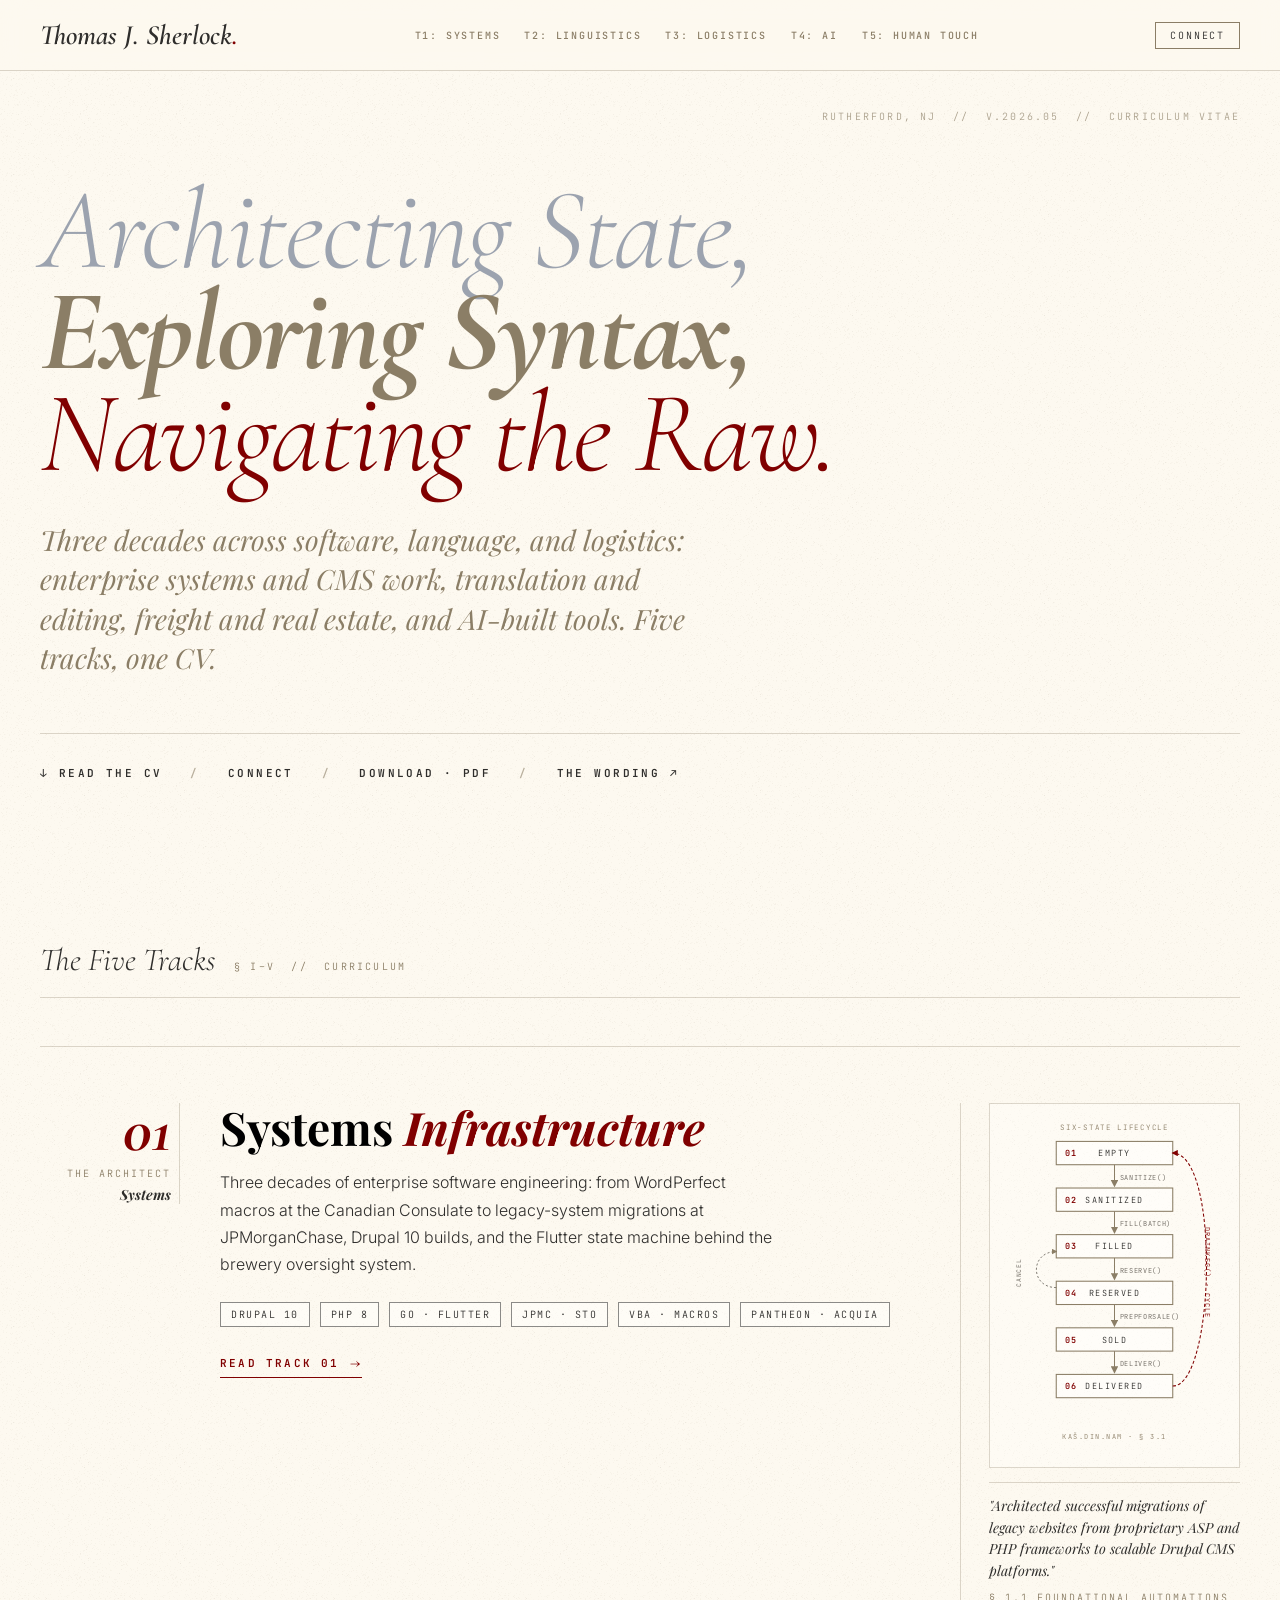
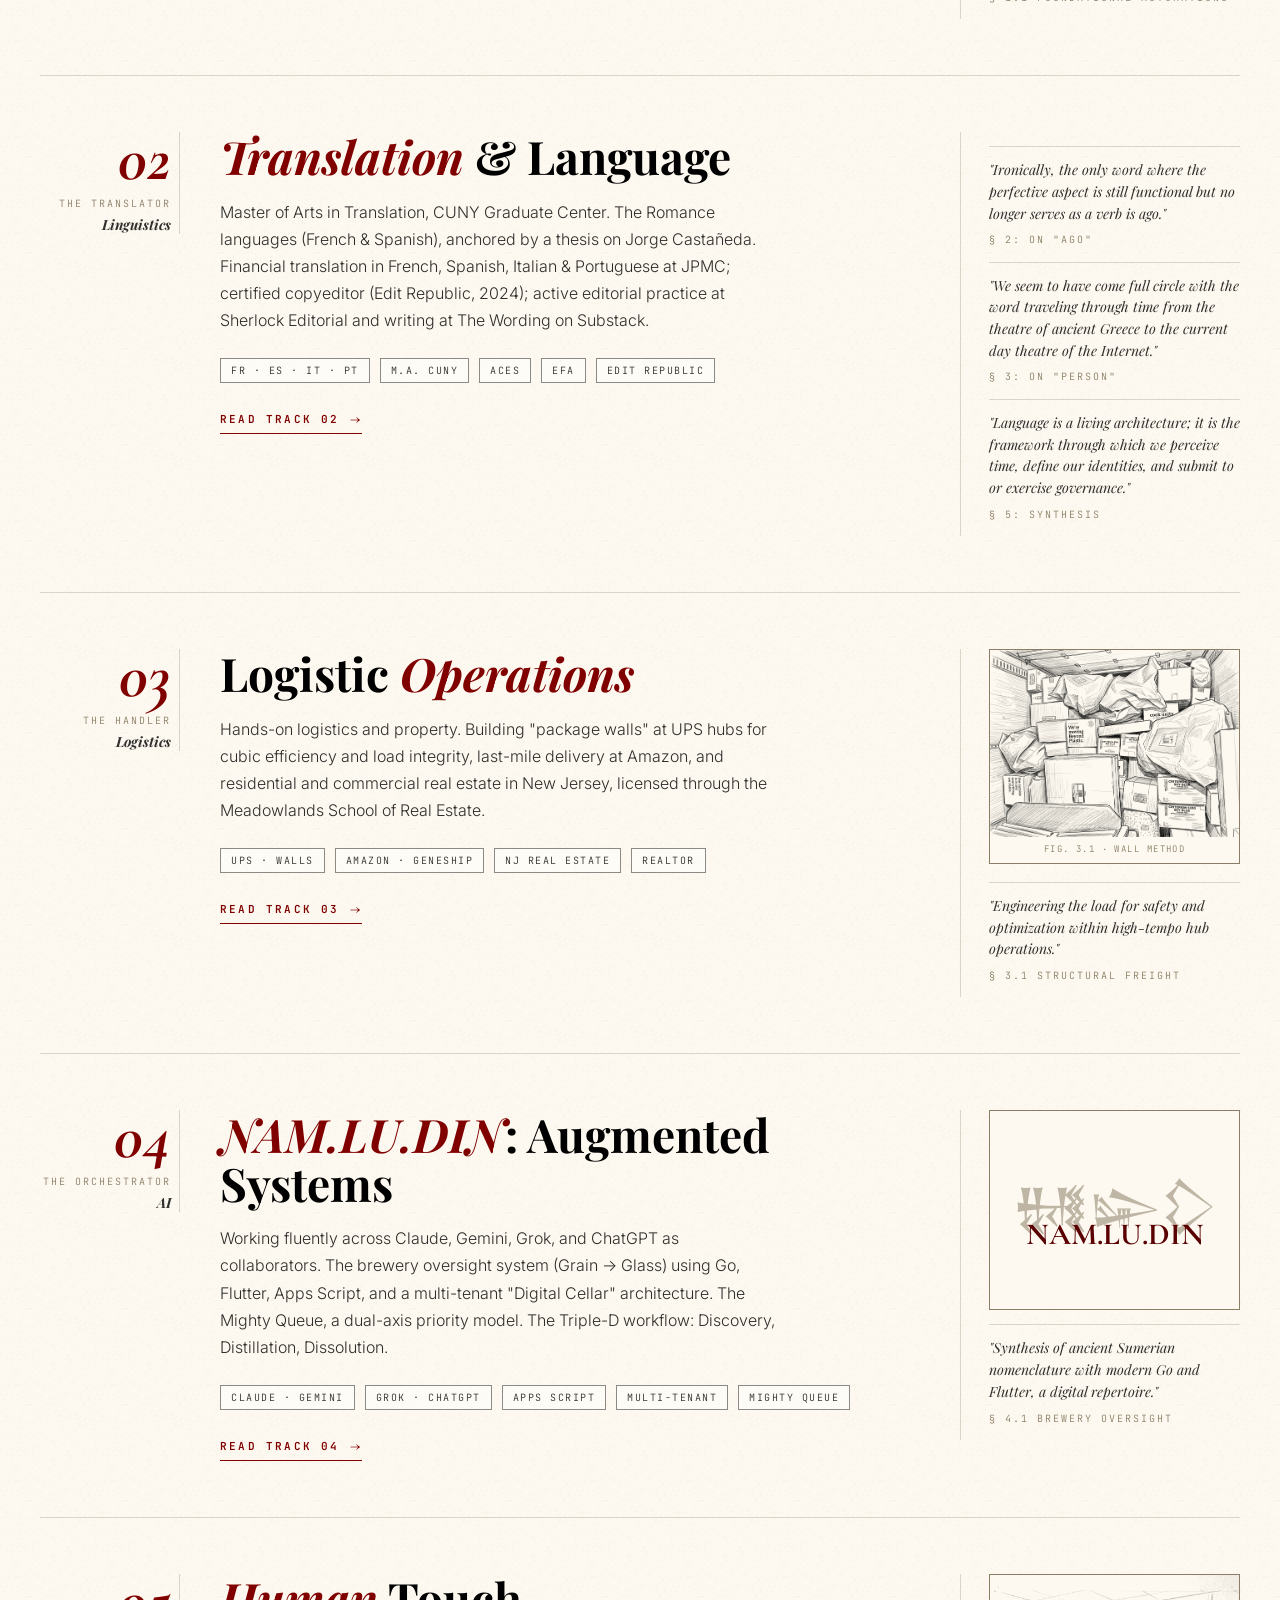
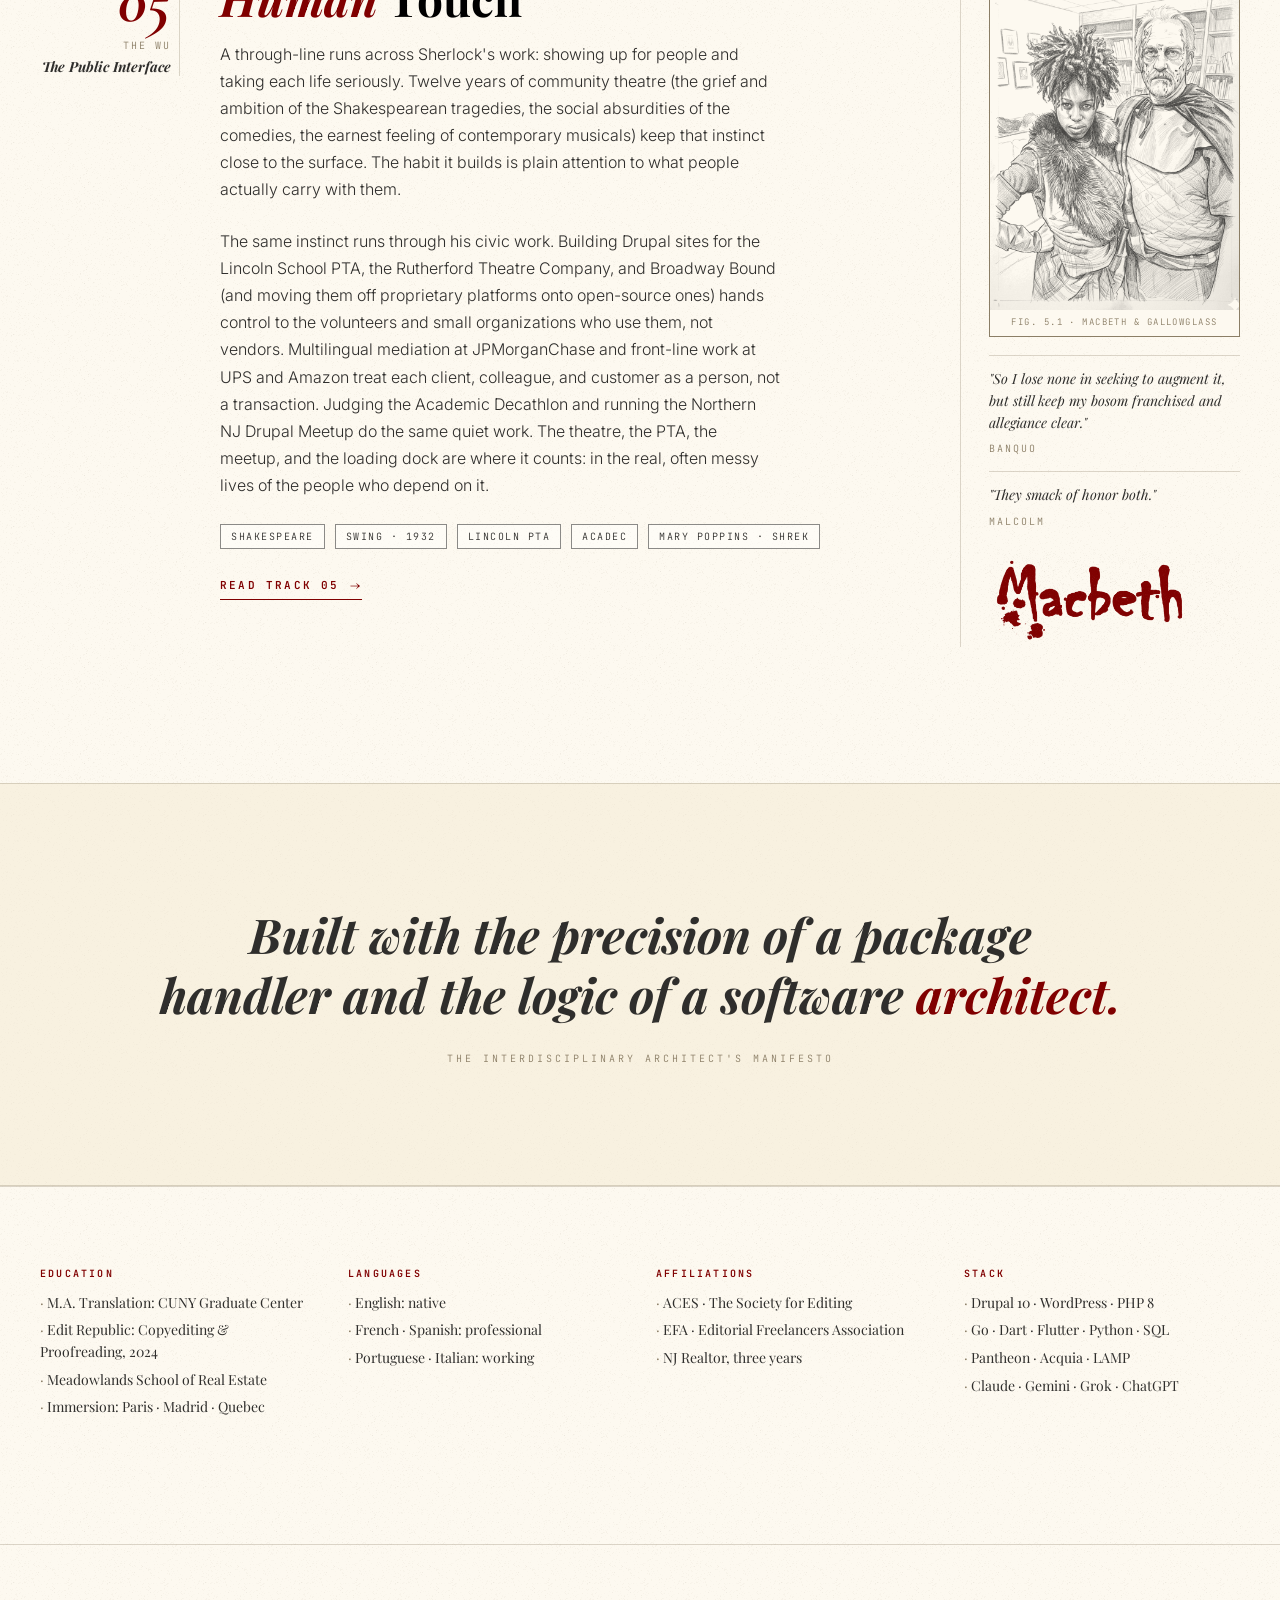
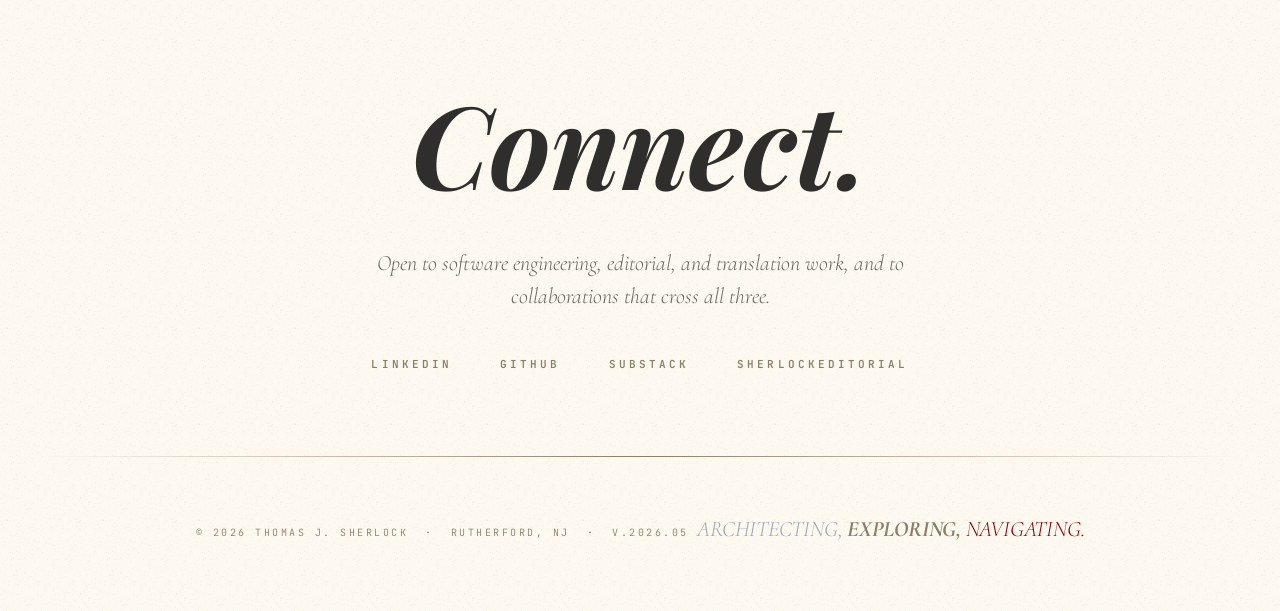
==== commit 20ad5076: "Import track-ai/index from Claude Design, purge all em-dashes site-wide Implement the Profile Websit" ====
--- a/site/index.html
+++ b/site/index.html
@@ -3,7 +3,7 @@
 <head>
 <meta charset="UTF-8" />
 <meta name="viewport" content="width=device-width, initial-scale=1" />
-<title>Thomas J. Sherlock — Curriculum Vitae · Digital Scriptorium</title>
+<title>Thomas J. Sherlock · Curriculum Vitae · Digital Repertoire</title>
 <link rel="preconnect" href="https://fonts.googleapis.com">
 <link rel="preconnect" href="https://fonts.gstatic.com" crossorigin>
 <link href="https://fonts.googleapis.com/css2?family=Cormorant+Garamond:ital,wght@0,300;0,400;0,600;0,700;1,300;1,400;1,600;1,700&family=Inter:wght@300;400;500;600&family=JetBrains+Mono:wght@400;500;600&family=Noto+Sans+Cuneiform&family=Playfair+Display:ital,wght@0,400;0,700;1,400;1,700&display=swap" rel="stylesheet">
@@ -17,22 +17,22 @@
 
 <!-- ============ HERO ============ -->
 <header class="hero" data-screen-label="01 Hero · CV Header">
-  <div class="hero-stamp">Rutherford, NJ &nbsp;//&nbsp; v.2026.04 &nbsp;//&nbsp; Curriculum Vitae</div>
+  <div class="hero-stamp">Rutherford, NJ &nbsp;//&nbsp; v.2026.05 &nbsp;//&nbsp; Curriculum Vitae</div>
 
   <h1 class="display">
     <span class="row silver">Architecting&nbsp;State,</span>
-    <span class="row gold">Defining&nbsp;Syntax,</span>
+    <span class="row gold">Exploring&nbsp;Syntax,</span>
     <span class="row ox">Navigating&nbsp;the&nbsp;Raw.</span>
   </h1>
 
-  <p class="hero-tag">A multidisciplinary <span class="tw-word">scriptorium</span> of systems, linguistics and logistics — three decades of architecture across code, language and physical movement.</p>
+  <p class="hero-tag">Three decades across software, language, and logistics: enterprise systems and CMS work, translation and editing, freight and real estate, and AI-built tools. Five tracks, one CV.</p>
 
   <div class="hero-cta">
     <a href="#track-01">↓ Read the CV</a>
     <span class="sep">/</span>
     <a href="#connect">Connect</a>
     <span class="sep">/</span>
-    <a href="#" aria-label="Download PDF">Download · PDF</a>
+    <a href="assets/Thomas-J-Sherlock-CV.pdf" download aria-label="Download CV as PDF">Download · PDF</a>
     <span class="sep">/</span>
     <a href="https://thewording.substack.com/" target="_blank" rel="noopener">The Wording ↗</a>
   </div>
@@ -43,7 +43,7 @@
 
   <div class="section-head">
     <span class="label">The Five Tracks</span>
-    <span class="meta">§ I — V &nbsp;//&nbsp; Curriculum</span>
+    <span class="meta">§ I–V &nbsp;//&nbsp; Curriculum</span>
   </div>
 
   <!-- TRACK 01 -->
@@ -55,7 +55,7 @@
     </aside>
     <div class="body">
       <h2>Systems <span class="em">Infrastructure</span></h2>
-      <p class="lede">Engineering the structural integrity of digital backbones. Three decades of enterprise software — from WordPerfect macros at the Canadian Consulate to JPMorganChase legacy migrations to Drupal 10 architecture and reactive Flutter state machines for the brewery oversight system.</p>
+      <p class="lede">Three decades of enterprise software engineering: from WordPerfect macros at the Canadian Consulate to legacy-system migrations at JPMorganChase, Drupal 10 builds, and the Flutter state machine behind the brewery oversight system.</p>
       <div class="modules">
         <span class="tag">Drupal 10</span>
         <span class="tag">PHP 8</span>
@@ -67,7 +67,7 @@
       <a href="track-systems.html" class="read-more">Read Track 01 <span class="arrow">→</span></a>
     </div>
     <aside class="aside">
-      <div class="ph ph-diagram" aria-label="Six-state keg lifecycle — KAŠ.DIN.NAM">
+      <div class="ph ph-diagram" aria-label="Six-state keg lifecycle: KAŠ.DIN.NAM">
         <svg viewBox="0 0 220 320" xmlns="http://www.w3.org/2000/svg" preserveAspectRatio="xMidYMid meet">
           <defs>
             <marker id="arr" viewBox="0 0 10 10" refX="8" refY="5" markerWidth="7" markerHeight="7" orient="auto-start-reverse">
@@ -155,8 +155,8 @@
       <span class="name">Linguistics</span>
     </aside>
     <div class="body">
-      <h2><span class="em">Semantic</span> Mediation</h2>
-      <p class="lede">Master of Arts in Translation, CUNY Graduate Center. The Romance languages — French &amp; Spanish — anchored by a thesis on Jorge Castañeda. Financial translation in French, Spanish, Italian &amp; Portuguese at JPMC; certified copyeditor (Edit Republic, 2024); active editorial practice at Sherlock Editorial and writing at The Wording on Substack.</p>
+      <h2><span class="em">Translation</span> &amp; Language</h2>
+      <p class="lede">Master of Arts in Translation, CUNY Graduate Center. The Romance languages (French &amp; Spanish), anchored by a thesis on Jorge Castañeda. Financial translation in French, Spanish, Italian &amp; Portuguese at JPMC; certified copyeditor (Edit Republic, 2024); active editorial practice at Sherlock Editorial and writing at The Wording on Substack.</p>
       <div class="modules">
         <span class="tag">FR · ES · IT · PT</span>
         <span class="tag">M.A. CUNY</span>
@@ -167,9 +167,9 @@
       <a href="track-linguistics.html" class="read-more">Read Track 02 <span class="arrow">→</span></a>
     </div>
     <aside class="aside">
-      <p class="pull">"Ironically, the only word where the perfective aspect is still functional but no longer serves as a verb is ago."<cite>§ 2 — On "Ago"</cite></p>
-      <p class="pull">"We seem to have come full circle with the word traveling through time from the theatre of ancient Greece to the current day theatre of the Internet."<cite>§ 3 — On "Person"</cite></p>
-      <p class="pull">"Language is a living architecture; it is the framework through which we perceive time, define our identities, and submit to or exercise governance."<cite>§ 5 — Synthesis</cite></p>
+      <p class="pull">"Ironically, the only word where the perfective aspect is still functional but no longer serves as a verb is ago."<cite>§ 2: On "Ago"</cite></p>
+      <p class="pull">"We seem to have come full circle with the word traveling through time from the theatre of ancient Greece to the current day theatre of the Internet."<cite>§ 3: On "Person"</cite></p>
+      <p class="pull">"Language is a living architecture; it is the framework through which we perceive time, define our identities, and submit to or exercise governance."<cite>§ 5: Synthesis</cite></p>
     </aside>
   </article>
 
@@ -181,8 +181,8 @@
       <span class="name">Logistics</span>
     </aside>
     <div class="body">
-      <h2><span class="tw-kin">Kinetic</span> <span class="em">Operations</span></h2>
-      <p class="lede">Manipulating the physical. Building "package walls" at UPS hubs for cubic efficiency and load integrity. Last-mile delivery at Amazon. Residential and commercial real estate in the state of New Jersey, credentialed via the Meadowlands School of Real Estate.</p>
+      <h2>Logistic <span class="em">Operations</span></h2>
+      <p class="lede">Hands-on logistics and property. Building "package walls" at UPS hubs for cubic efficiency and load integrity, last-mile delivery at Amazon, and residential and commercial real estate in New Jersey, licensed through the Meadowlands School of Real Estate.</p>
       <div class="modules">
         <span class="tag">UPS · Walls</span>
         <span class="tag">Amazon · Geneship</span>
@@ -193,7 +193,7 @@
     </div>
     <aside class="aside">
       <figure class="ph-photo">
-        <img src="assets/package-wall.png?v=2" alt="Hand-sketched UPS package wall — boxes, parcels, and bagged shipments stacked into a truck for cubic efficiency" />
+        <img src="assets/package-wall.png?v=2" alt="Hand-sketched UPS package wall: boxes, parcels, and bagged shipments stacked into a truck for cubic efficiency" />
         <figcaption>Fig. 3.1 · Wall method</figcaption>
       </figure>
       <p class="pull">"Engineering the load for safety and optimization within high-tempo hub operations."<cite>§ 3.1 Structural Freight</cite></p>
@@ -208,8 +208,8 @@
       <span class="name">AI</span>
     </aside>
     <div class="body">
-      <h2><span class="em">NAM.LU.DIN</span> — Augmented Systems</h2>
-      <p class="lede">Working fluently across Claude, Gemini, Grok, and ChatGPT as collaborators. The brewery oversight system (Grain → Glass) using Go, Flutter, Apps Script, and a multi-tenant "Digital Cellar" architecture. The Mighty Queue — a dual-axis priority model. The Triple-D workflow: Discovery, Distillation, Dissolution.</p>
+      <h2><span class="em">NAM.LU.DIN</span>: Augmented Systems</h2>
+      <p class="lede">Working fluently across Claude, Gemini, Grok, and ChatGPT as collaborators. The brewery oversight system (Grain → Glass) using Go, Flutter, Apps Script, and a multi-tenant "Digital Cellar" architecture. The Mighty Queue, a dual-axis priority model. The Triple-D workflow: Discovery, Distillation, Dissolution.</p>
       <div class="modules">
         <span class="tag">Claude · Gemini</span>
         <span class="tag">Grok · ChatGPT</span>
@@ -224,7 +224,7 @@
         <span class="glyph" lang="sux">𒉆𒇽𒁷</span>
         <span class="translit">NAM.LU.DIN</span>
       </div>
-      <p class="pull">"Synthesis of ancient Sumerian nomenclature with modern Go and Flutter — a digital <span class="tw-word">scriptorium</span>."<cite>§ 4.1 Brewery Oversight</cite></p>
+      <p class="pull">"Synthesis of ancient Sumerian nomenclature with modern Go and Flutter, a digital repertoire."<cite>§ 4.1 Brewery Oversight</cite></p>
     </aside>
   </article>
 
@@ -237,8 +237,8 @@
     </aside>
     <div class="body">
       <h2><span class="em">Human</span> Touch</h2>
-      <p class="lede">Sherlock's career is unified by a steady, humanitarian instinct: to show up for other people and to take the particulars of each life seriously. Theatre keeps that instinct close to the surface, letting him inhabit the unvarnished human experience: the grief and ambition of the Shakespearean tragedies, the social absurdities and reconciliations of the comedies, the earnest feeling of contemporary musicals. What he draws from it is attention and respect for what people actually carry with them.</p>
-      <p class="lede">That same instinct runs through his civic work. Building Drupal sites for the Lincoln School PTA, the Rutherford Theatre Company, and Broadway Bound (and migrating them from proprietary platforms to open-source ones) puts control in the hands of the volunteers and small organizations who use them, not vendors. Multilingual mediation at JPMorganChase and front-line labor at UPS and Amazon treat each client, colleague, and customer as a person rather than a transaction. Years of judging the Academic Decathlon at the state level and organizing the Northern NJ Drupal Meetup do the same kind of unglamorous work, meeting each person as they actually are. The theatre, the PTA, the meetup, and the loading dock are where the work earns its keep, by serving the real, often messy lives of the people who depend on it.</p>
+      <p class="lede">A through-line runs across Sherlock's work: showing up for people and taking each life seriously. Twelve years of community theatre (the grief and ambition of the Shakespearean tragedies, the social absurdities of the comedies, the earnest feeling of contemporary musicals) keep that instinct close to the surface. The habit it builds is plain attention to what people actually carry with them.</p>
+      <p class="lede">The same instinct runs through his civic work. Building Drupal sites for the Lincoln School PTA, the Rutherford Theatre Company, and Broadway Bound (and moving them off proprietary platforms onto open-source ones) hands control to the volunteers and small organizations who use them, not vendors. Multilingual mediation at JPMorganChase and front-line work at UPS and Amazon treat each client, colleague, and customer as a person, not a transaction. Judging the Academic Decathlon and running the Northern NJ Drupal Meetup do the same quiet work. The theatre, the PTA, the meetup, and the loading dock are where it counts: in the real, often messy lives of the people who depend on it.</p>
       <div class="modules">
         <span class="tag">Shakespeare</span>
         <span class="tag">Swing · 1932</span>
@@ -250,12 +250,12 @@
     </div>
     <aside class="aside">
       <figure class="ph-photo">
-        <img src="assets/macbeth-gallowglass.png?v=2" alt="Pencil-sketch portrait — Macbeth and Gallowglass, performance still" />
+        <img src="assets/macbeth-gallowglass.png?v=2" alt="Pencil-sketch portrait: Macbeth and Gallowglass, performance still" />
         <figcaption>Fig. 5.1 · Macbeth &amp; Gallowglass</figcaption>
       </figure>
-      <p class="pull">"So I lose none in seeking to augment it, but still keep my bosom franchised and allegiance clear."<cite>— Banquo</cite></p>
-      <p class="pull">"They smack of honor both."<cite>— Malcolm</cite></p>
-      <span class="macbeth-wrap"><img src="assets/macbeth-title.png?v=2" alt="Macbeth — blood-stained title lettering" class="macbeth-mark" /></span>
+      <p class="pull">"So I lose none in seeking to augment it, but still keep my bosom franchised and allegiance clear."<cite>Banquo</cite></p>
+      <p class="pull">"They smack of honor both."<cite>Malcolm</cite></p>
+      <span class="macbeth-wrap"><img src="assets/macbeth-title.png?v=2" alt="Macbeth: blood-stained title lettering" class="macbeth-mark" /></span>
     </aside>
   </article>
 
@@ -266,38 +266,38 @@
   <blockquote>
     Built with the precision of a package handler and the logic of a software <span class="ox">architect.</span>
   </blockquote>
-  <div class="attrib">— The Interdisciplinary Architect's Manifesto</div>
+  <div class="attrib">The Interdisciplinary Architect's Manifesto</div>
 </section>
 
 <!-- ============ CV STRIP ============ -->
 <section class="cv-strip" data-screen-label="04 CV Strip · Quick Facts">
   <div class="col">
-    <h4>Education</h4>
+    <h3>Education</h3>
     <ul>
-      <li>M.A. Translation — CUNY Graduate Center</li>
-      <li>Edit Republic — Copyediting &amp; Proofreading, 2024</li>
+      <li>M.A. Translation: CUNY Graduate Center</li>
+      <li>Edit Republic: Copyediting &amp; Proofreading, 2024</li>
       <li>Meadowlands School of Real Estate</li>
       <li>Immersion: Paris · Madrid · Quebec</li>
     </ul>
   </div>
   <div class="col">
-    <h4>Languages</h4>
+    <h3>Languages</h3>
     <ul>
-      <li>English — native</li>
-      <li>French · Spanish — professional</li>
-      <li>Portuguese · Italian — working</li>
+      <li>English: native</li>
+      <li>French · Spanish: professional</li>
+      <li>Portuguese · Italian: working</li>
     </ul>
   </div>
   <div class="col">
-    <h4>Affiliations</h4>
+    <h3>Affiliations</h3>
     <ul>
       <li>ACES · The Society for Editing</li>
       <li>EFA · Editorial Freelancers Association</li>
-      <li>NJ Realtor — two decades</li>
+      <li>NJ Realtor, three years</li>
     </ul>
   </div>
   <div class="col">
-    <h4>Stack</h4>
+    <h3>Stack</h3>
     <ul>
       <li>Drupal 10 · WordPress · PHP 8</li>
       <li>Go · Dart · Flutter · Python · SQL</li>
@@ -310,20 +310,19 @@
 <!-- ============ FOOTER / CONNECT ============ -->
 <footer class="footer" id="connect" data-screen-label="05 Connect · Footer">
   <h2>Connect.</h2>
+  <p class="connect-line">Open to software engineering, editorial, and translation work, and to collaborations that cross all three.</p>
   <div class="nodes">
-    <a href="mailto:tom@tomsherlock.space">Email</a>
-    <a href="tel:2013629836">(201) 362-9836</a>
     <a href="https://www.linkedin.com/in/thomas-sherlock/" target="_blank" rel="noopener">LinkedIn</a>
-    <a href="https://github.com/Transcentive/" target="_blank" rel="noopener">GitHub</a>
+    <a href="https://github.com/transcentive" target="_blank" rel="noopener">GitHub</a>
     <a href="https://thewording.substack.com/" target="_blank" rel="noopener">Substack</a>
-    <a href="#" target="_blank" rel="noopener">SherlockEditorial</a>
+    <a href="https://sherlockeditorial.com/" target="_blank" rel="noopener">SherlockEditorial</a>
   </div>
   <div class="divider"></div>
   <div class="colophon">
-    © 2026 Thomas J. Sherlock &nbsp;·&nbsp; Rutherford, NJ &nbsp;·&nbsp; v.2026.04
+    © 2026 Thomas J. Sherlock &nbsp;·&nbsp; Rutherford, NJ &nbsp;·&nbsp; v.2026.05
     <div class="seal">
       <span class="silver">Architecting,</span>
-      <span class="gold">Defining,</span>
+      <span class="gold">Exploring,</span>
       <span class="ox">Navigating.</span>
     </div>
   </div>
@@ -336,168 +335,5 @@
   document.querySelectorAll('.reveal').forEach(el => io.observe(el));
 </script>
 
-<!-- ============ TWEAKS ============ -->
-<style>
-  .tw-panel {
-    position: fixed; right: 20px; bottom: 20px; z-index: 9999;
-    width: 280px;
-    background: #1a1a1a; color: #f4f1ea;
-    border: 1px solid #333; border-radius: 6px;
-    font-family: 'JetBrains Mono', monospace;
-    font-size: 12px;
-    box-shadow: 0 12px 40px rgba(0,0,0,.4);
-    display: none;
-  }
-  .tw-panel.open { display: block; }
-  .tw-head {
-    display: flex; align-items: center; justify-content: space-between;
-    padding: 10px 12px; border-bottom: 1px solid #2a2a2a;
-    text-transform: uppercase; letter-spacing: .12em; font-size: 10px;
-    color: #c9a86a;
-  }
-  .tw-head button {
-    background: none; border: none; color: #888; cursor: pointer;
-    font-size: 14px; line-height: 1; padding: 0;
-  }
-  .tw-head button:hover { color: #f4f1ea; }
-  .tw-body { padding: 12px; }
-  .tw-row { display: flex; flex-direction: column; gap: 6px; }
-  .tw-label {
-    font-size: 10px; text-transform: uppercase; letter-spacing: .1em;
-    color: #888;
-  }
-  .tw-row input {
-    background: #0e0e0e; border: 1px solid #2f2f2f; border-radius: 3px;
-    color: #f4f1ea; padding: 8px 10px;
-    font-family: 'JetBrains Mono', monospace; font-size: 12px;
-    outline: none;
-  }
-  .tw-row input:focus { border-color: #c9a86a; }
-  .tw-hint {
-    margin-top: 6px; font-size: 10px; color: #666; line-height: 1.4;
-  }
-  .tw-hint code { color: #c9a86a; }
-</style>
-
-<div class="tw-panel" id="twPanel" aria-hidden="true">
-  <div class="tw-head">
-    <span>Tweaks</span>
-    <button type="button" id="twClose" aria-label="Close">×</button>
-  </div>
-  <div class="tw-body">
-    <div class="tw-row">
-      <label class="tw-label" for="twWord">Word swap · scriptorium</label>
-      <input id="twWord" type="text" autocomplete="off" spellcheck="false" />
-      <div class="tw-hint">Replaces every <code>scriptorium</code> on the page.</div>
-    </div>
-    <div class="tw-row" style="margin-top:14px">
-      <label class="tw-label" for="twKin">Word swap · kinetics</label>
-      <input id="twKin" type="text" autocomplete="off" spellcheck="false" />
-      <div class="tw-hint">Replaces <code>kinetics</code> / <code>Kinetic</code> stems.</div>
-    </div>
-  </div>
-</div>
-
-<script>
-(function () {
-  const TWEAKS = /*EDITMODE-BEGIN*/{
-    "wordSwap": "repertoire",
-    "kineticsSwap": "logistics"
-  }/*EDITMODE-END*/;
-
-  // Match the capitalization of the original token (Scriptorium -> Repertoire).
-  function matchCase(src, replacement) {
-    if (!src) return replacement;
-    if (src[0] === src[0].toUpperCase()) {
-      return replacement.charAt(0).toUpperCase() + replacement.slice(1);
-    }
-    return replacement;
-  }
-
-  // Snapshot original text once, so the swap is reversible/replayable.
-  const targets = Array.from(document.querySelectorAll('.tw-word')).map(el => ({
-    el,
-    original: el.textContent
-  }));
-  const kinTargets = Array.from(document.querySelectorAll('.tw-kin')).map(el => ({
-    el,
-    original: el.textContent
-  }));
-
-  // Title also gets swapped (plain text, no markup).
-  const originalTitle = document.title;
-
-  function applyWord(word) {
-    const w = (word && word.trim()) || 'scriptorium';
-    targets.forEach(t => {
-      t.el.textContent = matchCase(t.original, w);
-    });
-    document.title = originalTitle.replace(
-      /Scriptorium/g,
-      matchCase('Scriptorium', w)
-    );
-  }
-
-  // "kinetics" → user word; "Kinetic" stem → stem of user word.
-  function stemOf(w) {
-    // crude: drop trailing 's' if present, so logistics -> logistic, energy -> energy
-    return w.endsWith('s') ? w.slice(0, -1) : w;
-  }
-  function applyKin(word) {
-    const w = (word && word.trim()) || 'kinetics';
-    const stem = stemOf(w);
-    kinTargets.forEach(t => {
-      const base = t.original.toLowerCase() === 'kinetic' ? stem : w;
-      t.el.textContent = matchCase(t.original, base);
-    });
-  }
-
-  // Initial paint
-  applyWord(TWEAKS.wordSwap);
-  applyKin(TWEAKS.kineticsSwap);
-
-  // ---- Tweaks protocol ----
-  const panel = document.getElementById('twPanel');
-  const input = document.getElementById('twWord');
-  const inputKin = document.getElementById('twKin');
-  const closeBtn = document.getElementById('twClose');
-  input.value = TWEAKS.wordSwap;
-  inputKin.value = TWEAKS.kineticsSwap;
-
-  function open()  { panel.classList.add('open'); panel.setAttribute('aria-hidden', 'false'); }
-  function close() { panel.classList.remove('open'); panel.setAttribute('aria-hidden', 'true'); }
-
-  window.addEventListener('message', (e) => {
-    const d = e.data || {};
-    if (d.type === '__activate_edit_mode')   open();
-    if (d.type === '__deactivate_edit_mode') close();
-  });
-
-  closeBtn.addEventListener('click', () => {
-    close();
-    window.parent.postMessage({ type: '__edit_mode_dismissed' }, '*');
-  });
-
-  function debounce(fn, ms) {
-    let h; return (...a) => { clearTimeout(h); h = setTimeout(() => fn(...a), ms); };
-  }
-  const persist = debounce((edits) => {
-    window.parent.postMessage({ type: '__edit_mode_set_keys', edits }, '*');
-  }, 250);
-
-  input.addEventListener('input', () => {
-    applyWord(input.value);
-    persist({ wordSwap: input.value });
-  });
-  inputKin.addEventListener('input', () => {
-    applyKin(inputKin.value);
-    persist({ kineticsSwap: inputKin.value });
-  });
-
-  // Announce availability LAST so the toolbar toggle appears.
-  window.parent.postMessage({ type: '__edit_mode_available' }, '*');
-})();
-</script>
-
 </body>
 </html>
--- a/site/styles.css
+++ b/site/styles.css
@@ -1,5 +1,5 @@
 /* =======================================================
-   TJS Digital Scriptorium — Hi-Fi Styles
+   TJS Digital Repertoire · Hi-Fi Styles
    Parchment & Ink palette · Cormorant Garamond / Playfair / Inter / JetBrains Mono
    ======================================================= */
 
@@ -28,7 +28,7 @@
   font-weight: 300;
   background-color: var(--parchment);
   color: var(--ink);
-  background-image: url("https://www.transparenttextures.com/patterns/natural-paper.png");
+  background-image: url("[data-uri]");
   -webkit-font-smoothing: antialiased;
   text-rendering: optimizeLegibility;
 }
@@ -80,7 +80,7 @@
 .nav-brand .dot { color: var(--oxblood); }
 .nav-links {
   display: flex;
-  gap: clamp(30px, 3.4vw, 54px);
+  gap: 24px;
   font-family: 'JetBrains Mono', monospace;
   font-size: 10px;
   text-transform: uppercase;
@@ -88,7 +88,7 @@
   color: var(--gold);
   font-weight: 500;
 }
-.nav-links a { transition: color .2s; white-space: nowrap; }
+.nav-links a { transition: color .2s; }
 .nav-links a:hover { color: var(--ink); }
 .nav-links a.active { color: var(--oxblood); }
 .nav-connect {
@@ -107,7 +107,7 @@
   color: var(--oxblood);
 }
 
-@media (max-width: 1024px) {
+@media (max-width: 900px) {
   .nav-links { display: none; }
 }
 
@@ -170,7 +170,7 @@
 .hero-cta a:hover { color: var(--oxblood); }
 .hero-cta .sep { color: var(--gold); opacity: 0.6; }
 
-/* =================== TRACKS — vertical manuscript =================== */
+/* =================== TRACKS: vertical manuscript =================== */
 .tracks {
   max-width: 1320px;
   margin: 0 auto;
@@ -292,7 +292,7 @@
   display: block;
   width: 100%;
   height: auto;
-  /* Match Track 01's dark-ink-on-parchment palette — no sepia, just crisp ink */
+  /* Match Track 01's dark-ink-on-parchment palette: no sepia, just crisp ink */
   filter: contrast(1.3) brightness(0.88) saturate(0);
   mix-blend-mode: multiply;
   opacity: 1;
@@ -469,7 +469,7 @@
   content: "";
   position: absolute;
   inset: 0;
-  background-image: url("https://www.transparenttextures.com/patterns/natural-paper.png");
+  background-image: url("[data-uri]");
   pointer-events: none;
 }
 .interlude .attrib {
@@ -491,7 +491,7 @@
   gap: 32px;
   border-top: 1px solid var(--rule);
 }
-.cv-strip .col h4 {
+.cv-strip .col h3 {
   font-family: 'JetBrains Mono', monospace;
   font-size: 10px;
   text-transform: uppercase;
@@ -510,7 +510,7 @@
 }
 .cv-strip .col ul { list-style: none; padding: 0; margin: 0; }
 .cv-strip .col li::before {
-  content: "—  ";
+  content: "·  ";
   color: var(--gold);
 }
 @media (max-width: 800px) {
@@ -532,8 +532,22 @@
   font-style: italic;
   font-weight: 700;
   font-size: clamp(56px, 9vw, 120px);
-  margin: 0 0 48px;
-  color: var(--ink);
+  margin: 0 0 28px;
+  color: var(--ink);
+}
+.footer .connect-line {
+  max-width: 560px;
+  margin: 0 auto 44px;
+  font-family: 'Cormorant Garamond', serif;
+  font-size: clamp(18px, 2.2vw, 22px);
+  font-style: italic;
+  line-height: 1.5;
+  color: var(--ink-soft);
+  text-wrap: pretty;
+}
+.footer .connect-line a {
+  color: var(--oxblood);
+  border-bottom: 1px solid var(--oxblood);
 }
 .footer .nodes {
   display: flex;
@@ -576,7 +590,7 @@
 .footer .colophon .seal .gold   { color: var(--gold); font-weight: 700; }
 .footer .colophon .seal .ox     { color: var(--oxblood); }
 
-/* =================== TRACK PAGE — DETAIL =================== */
+/* =================== TRACK PAGE: DETAIL =================== */
 .page-hero {
   max-width: 1320px;
   margin: 0 auto;
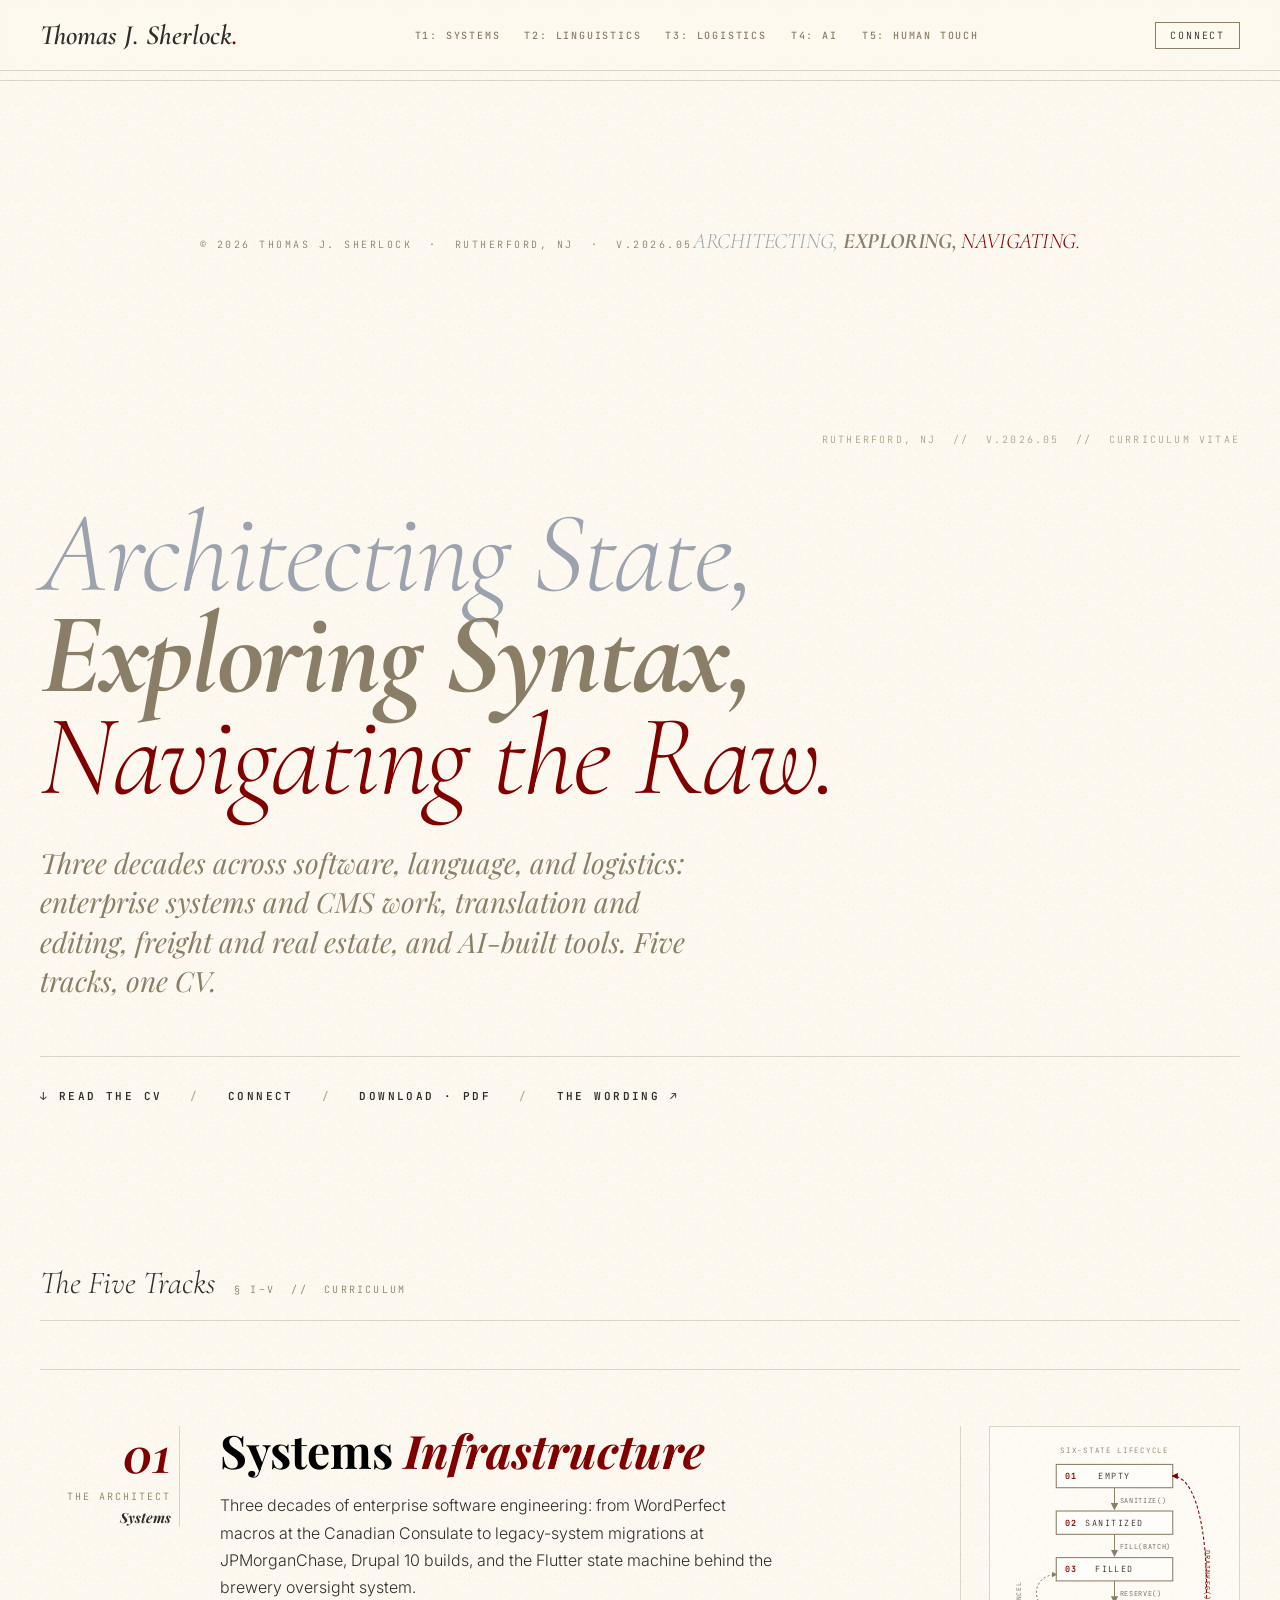
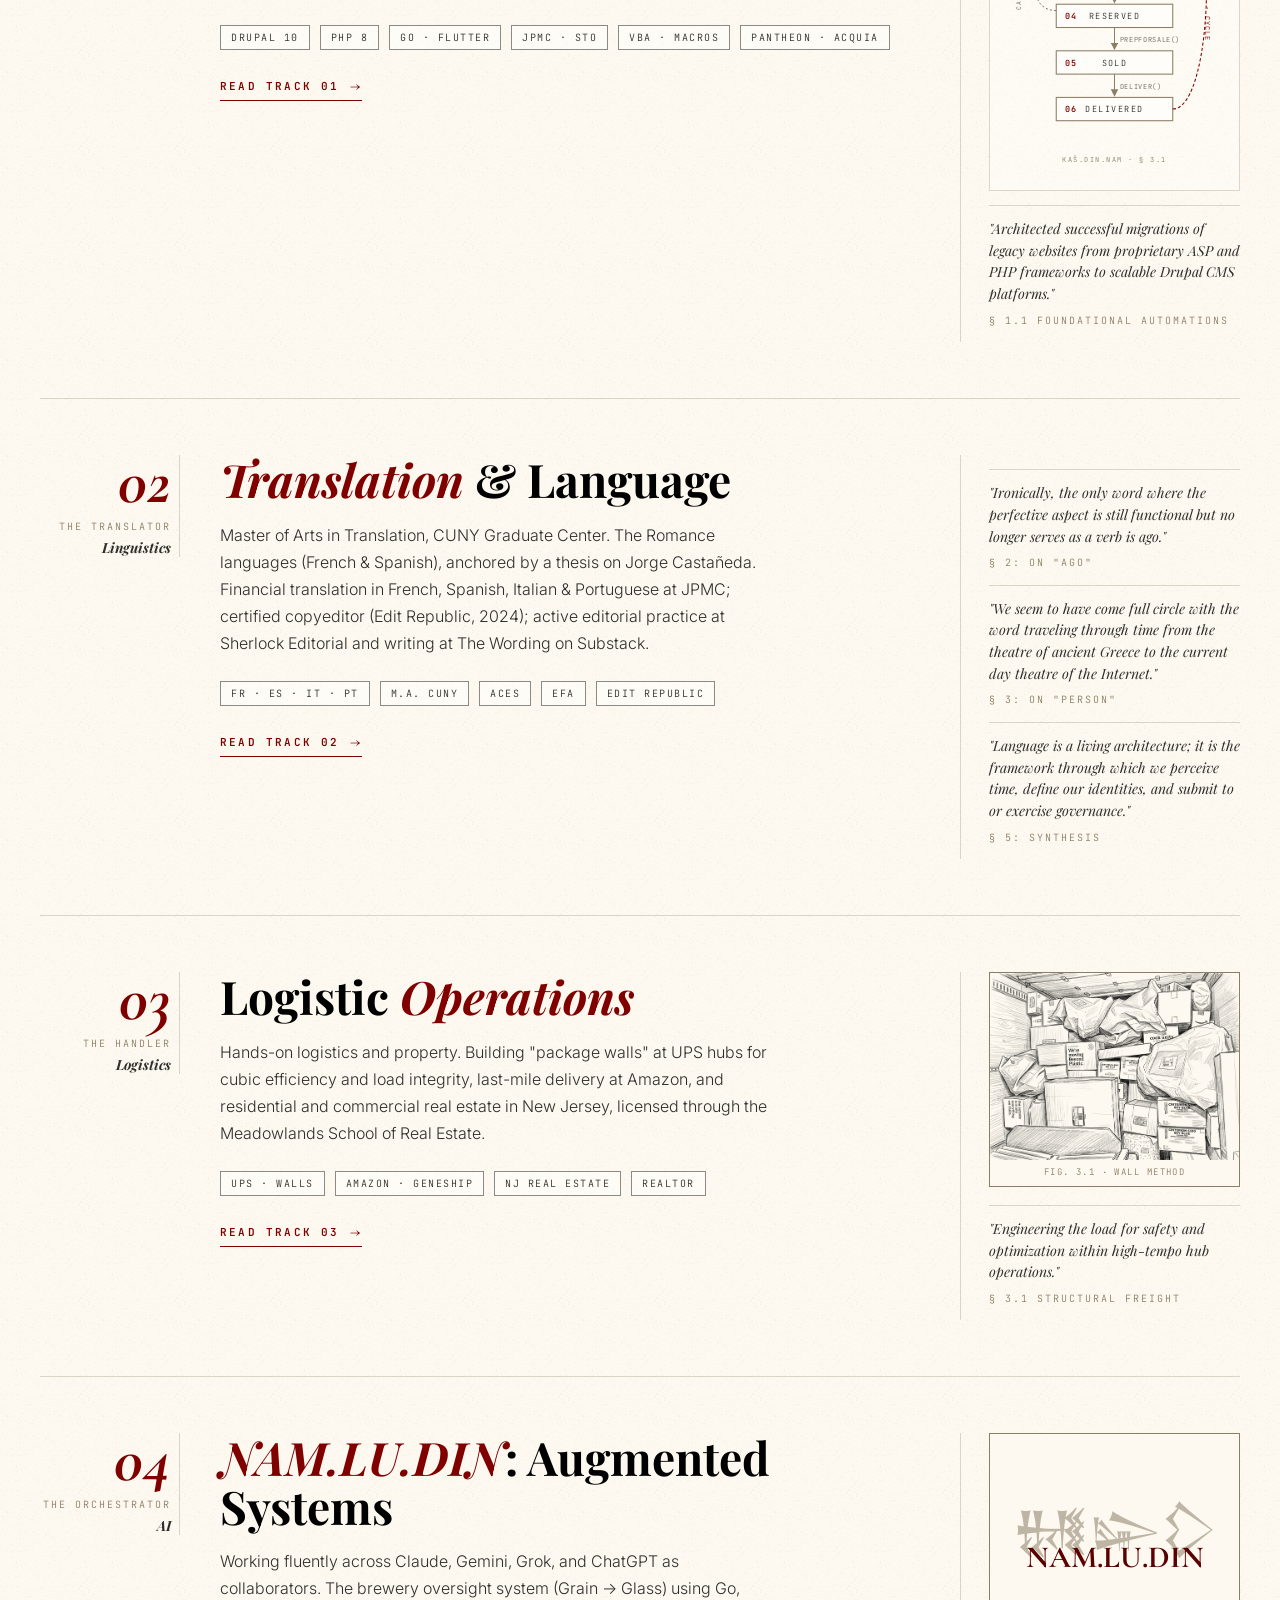
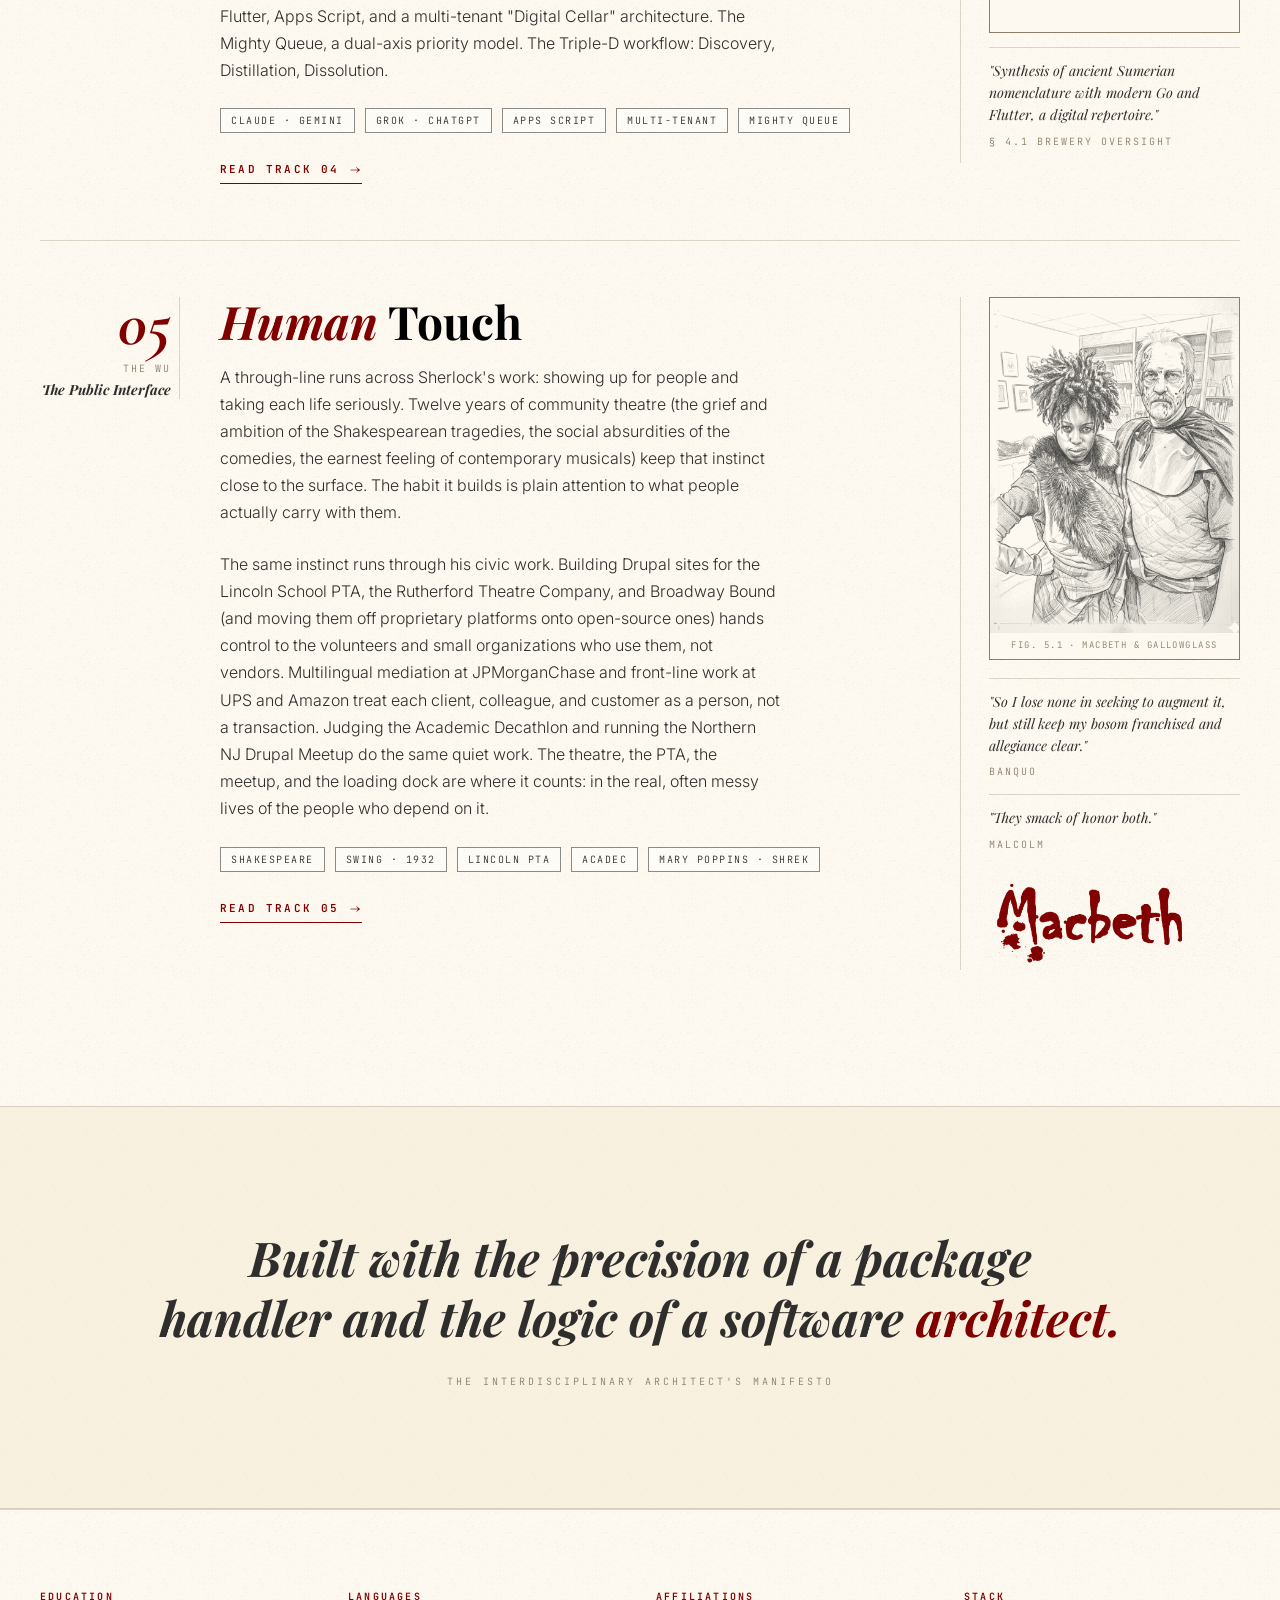
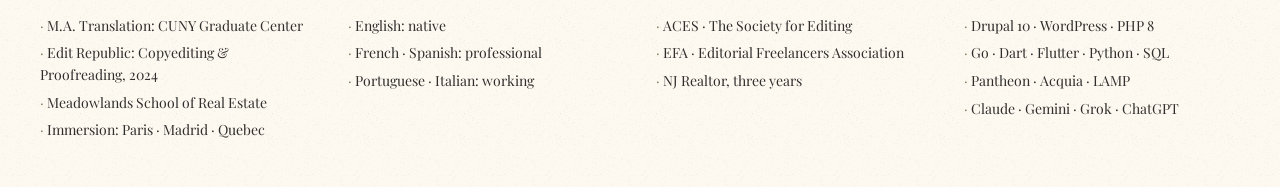
==== commit 4c2e136b: "Centralize footer in nav.js; copy edits on logistics - Single shared footer injected from nav.js int" ====
--- a/site/index.html
+++ b/site/index.html
@@ -308,25 +308,7 @@
 </section>
 
 <!-- ============ FOOTER / CONNECT ============ -->
-<footer class="footer" id="connect" data-screen-label="05 Connect · Footer">
-  <h2>Connect.</h2>
-  <p class="connect-line">Open to software engineering, editorial, and translation work, and to collaborations that cross all three.</p>
-  <div class="nodes">
-    <a href="https://www.linkedin.com/in/thomas-sherlock/" target="_blank" rel="noopener">LinkedIn</a>
-    <a href="https://github.com/transcentive" target="_blank" rel="noopener">GitHub</a>
-    <a href="https://thewording.substack.com/" target="_blank" rel="noopener">Substack</a>
-    <a href="https://sherlockeditorial.com/" target="_blank" rel="noopener">SherlockEditorial</a>
-  </div>
-  <div class="divider"></div>
-  <div class="colophon">
-    © 2026 Thomas J. Sherlock &nbsp;·&nbsp; Rutherford, NJ &nbsp;·&nbsp; v.2026.05
-    <div class="seal">
-      <span class="silver">Architecting,</span>
-      <span class="gold">Exploring,</span>
-      <span class="ox">Navigating.</span>
-    </div>
-  </div>
-</footer>
+<div id="site-footer"></div>
 
 <script>
   const io = new IntersectionObserver((entries) => {
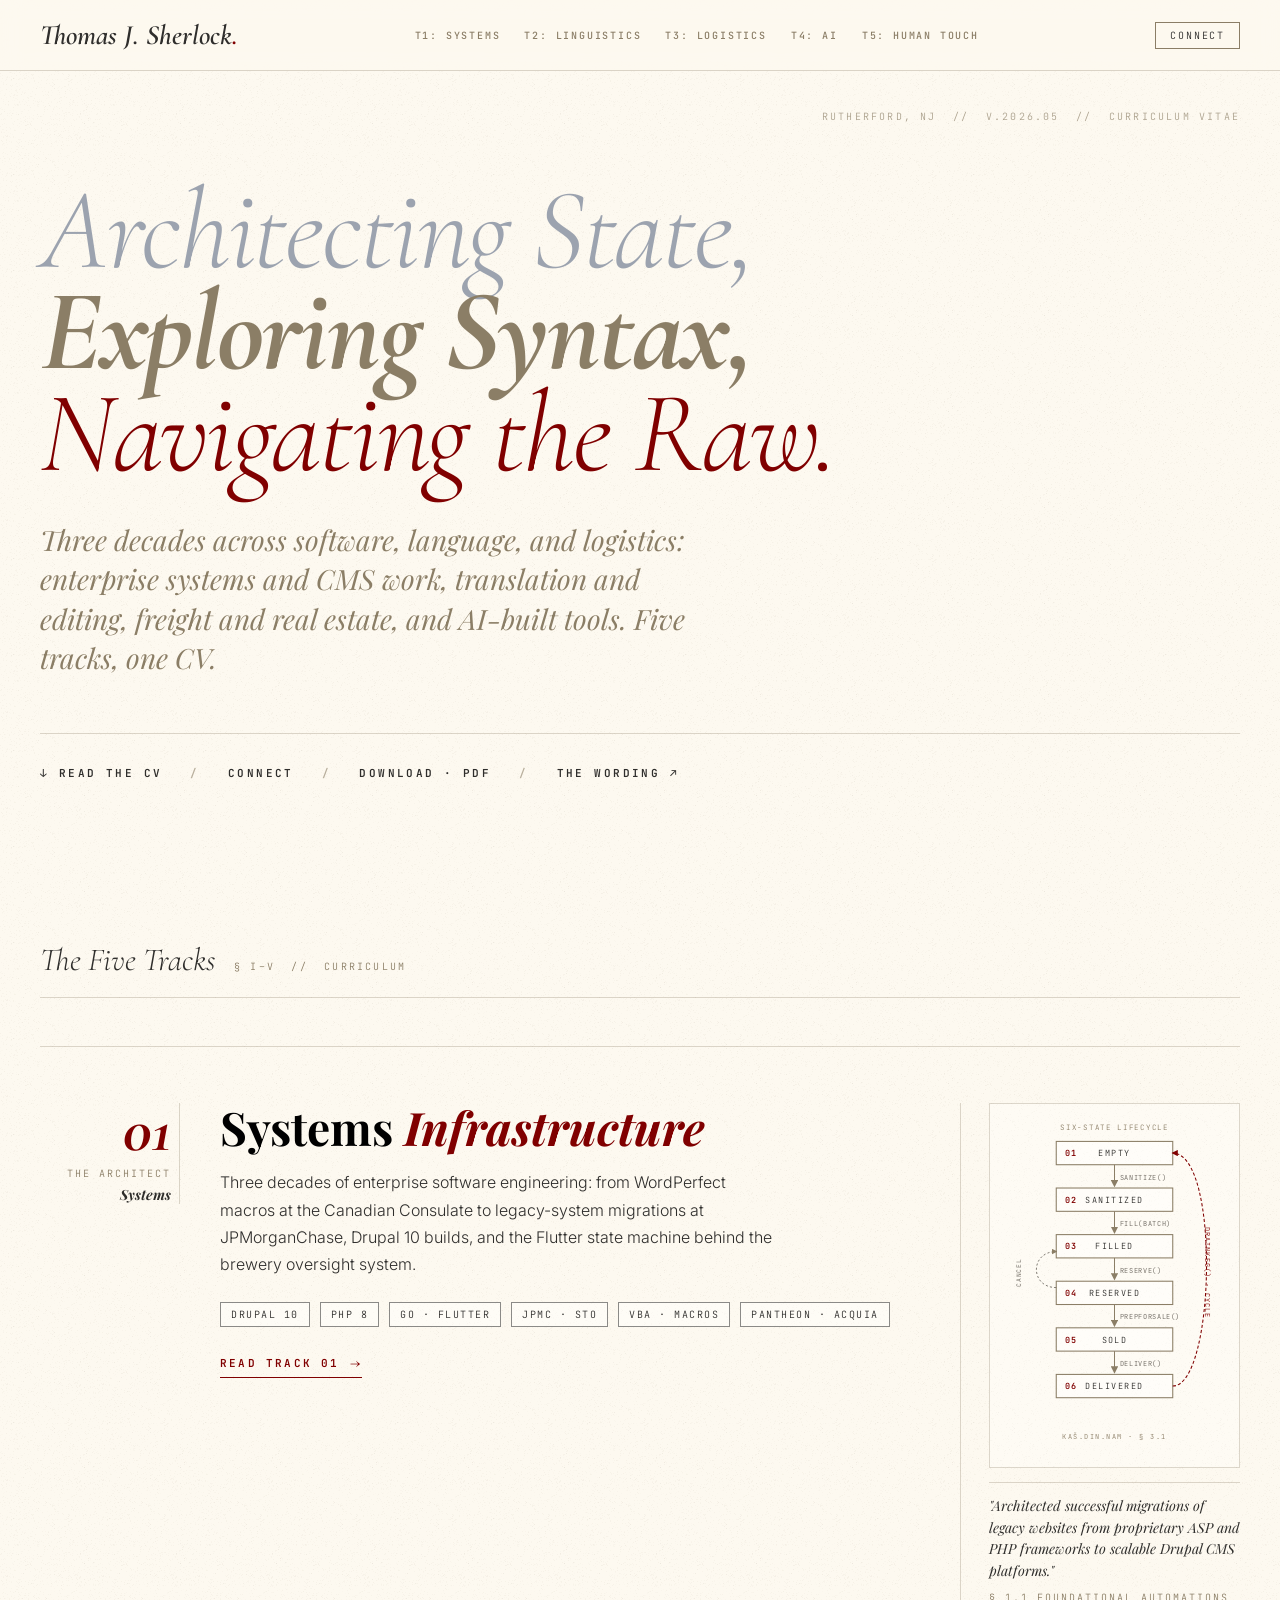
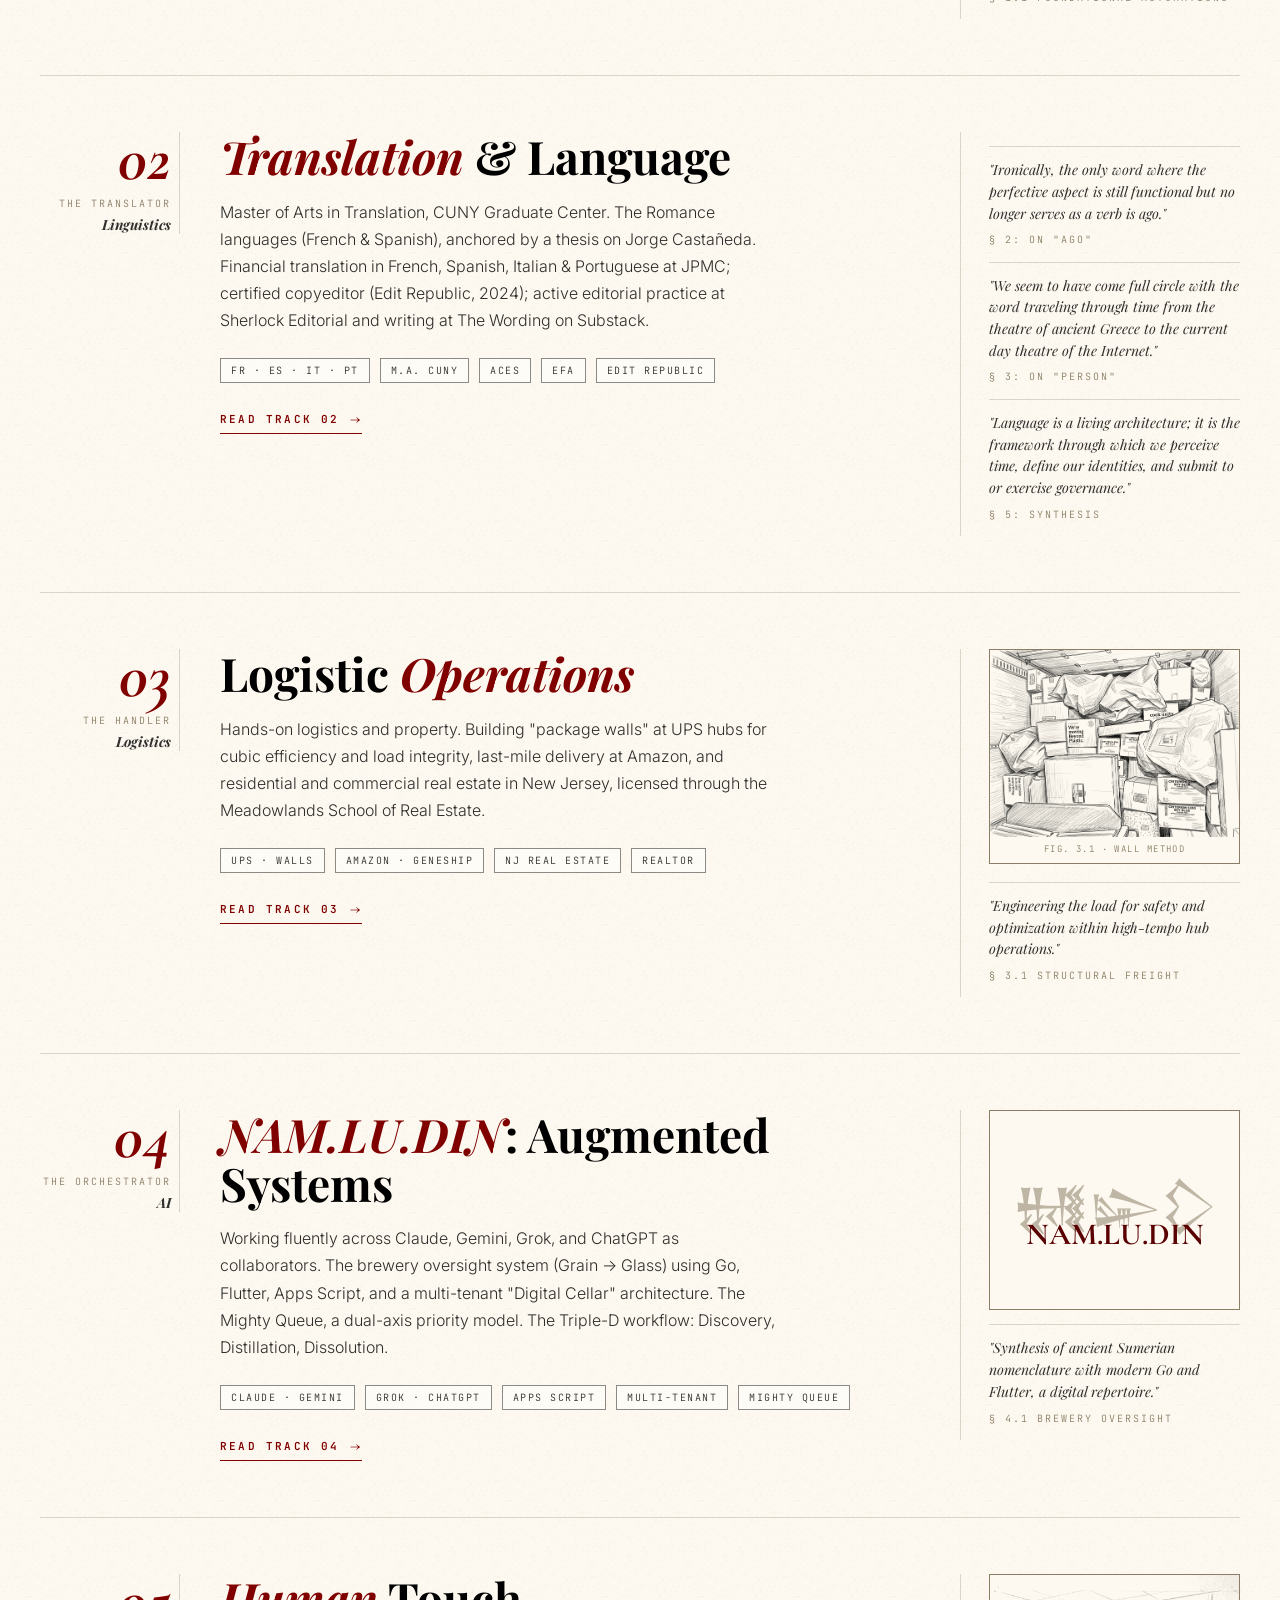
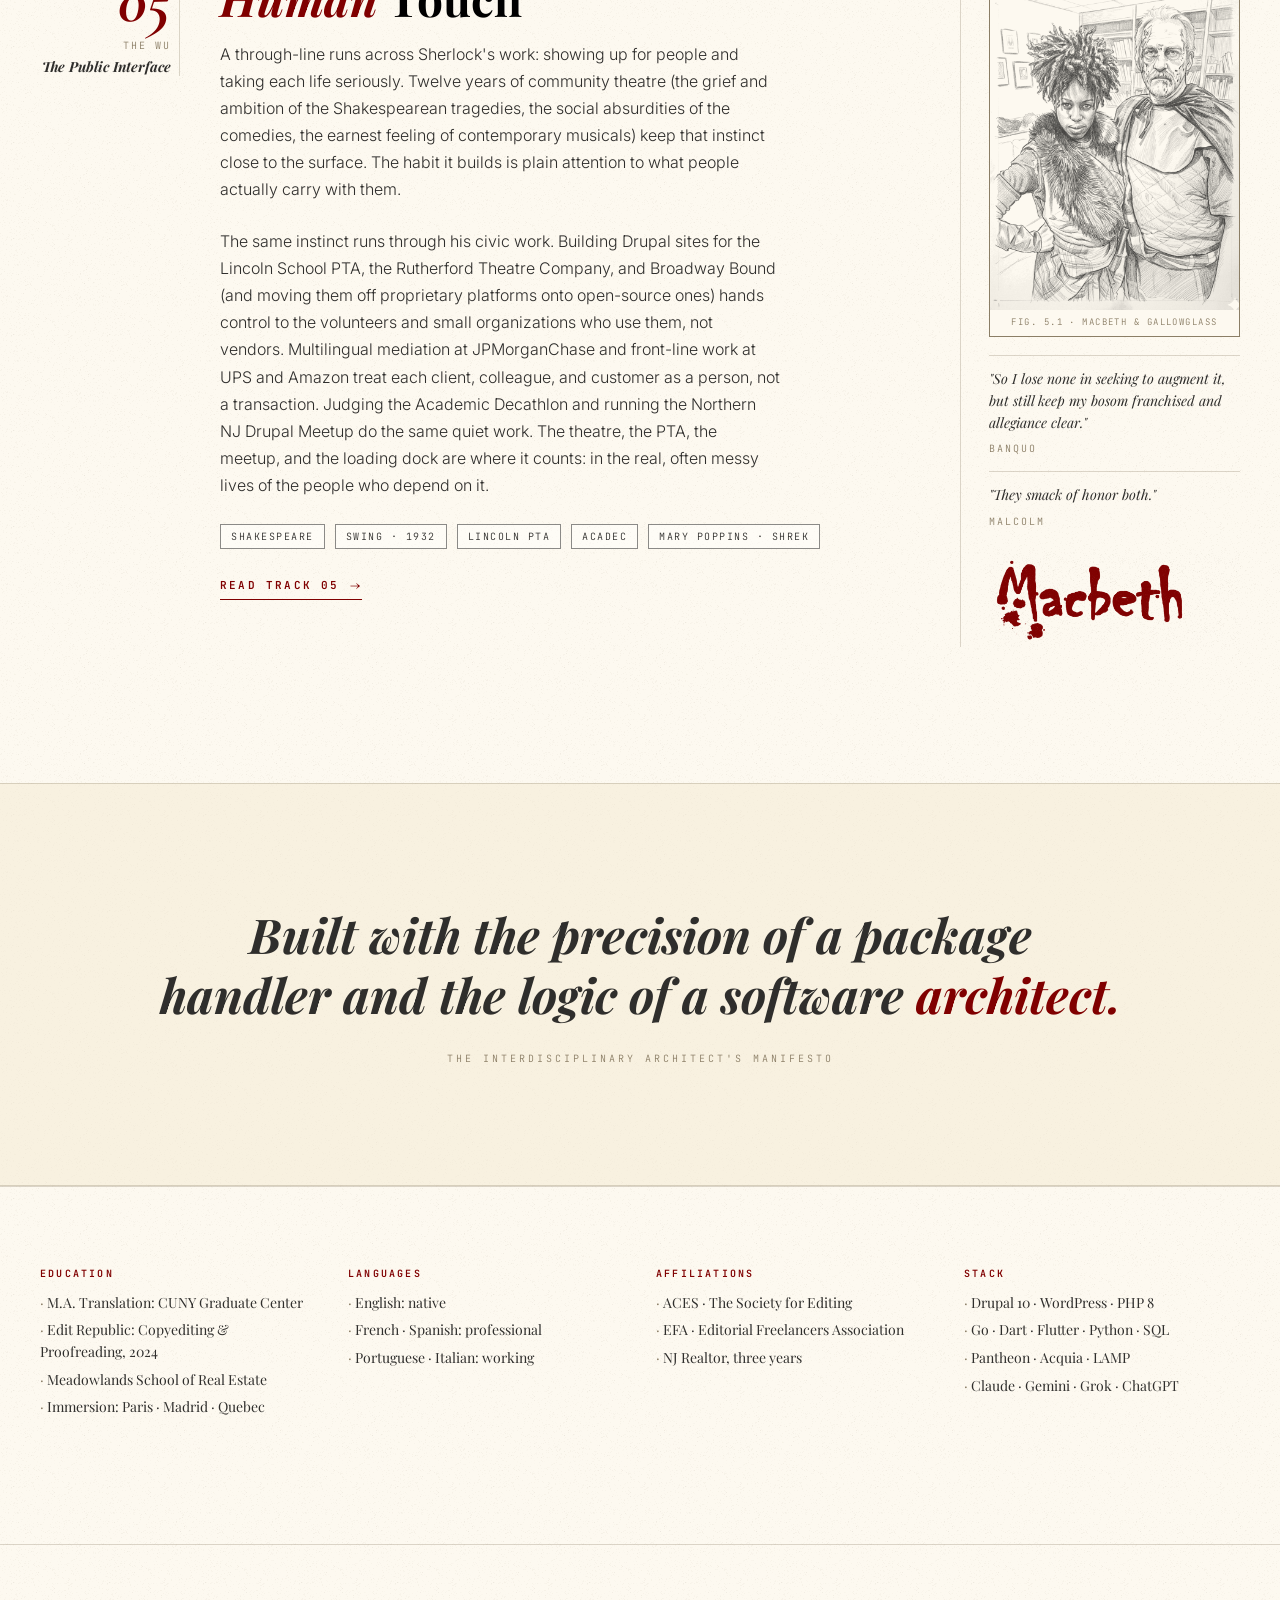
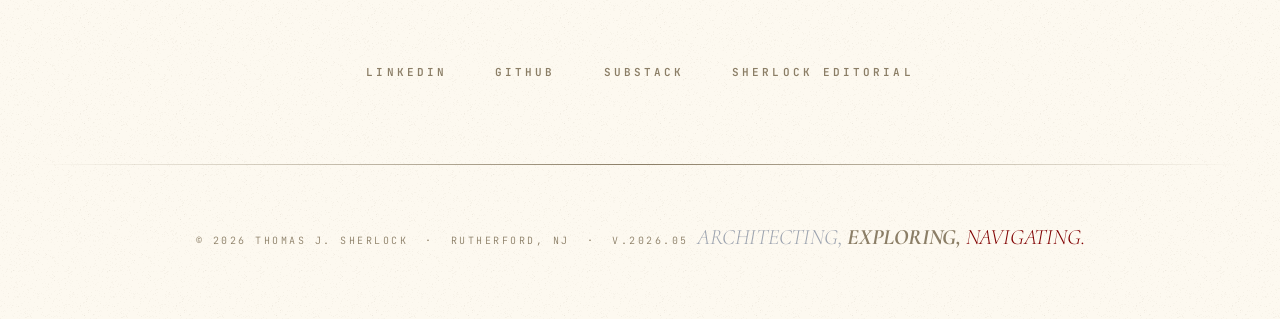
==== commit bf17f758: "Fix footer rendering: defer injection, cache-bust nav.js, footer tweaks - nav.js: inject footer on D" ====
--- a/site/index.html
+++ b/site/index.html
@@ -13,7 +13,7 @@
 
 <!-- ============ NAV ============ -->
 <div id="site-nav"></div>
-<script src="nav.js"></script>
+<script src="nav.js?v=3"></script>
 
 <!-- ============ HERO ============ -->
 <header class="hero" data-screen-label="01 Hero · CV Header">
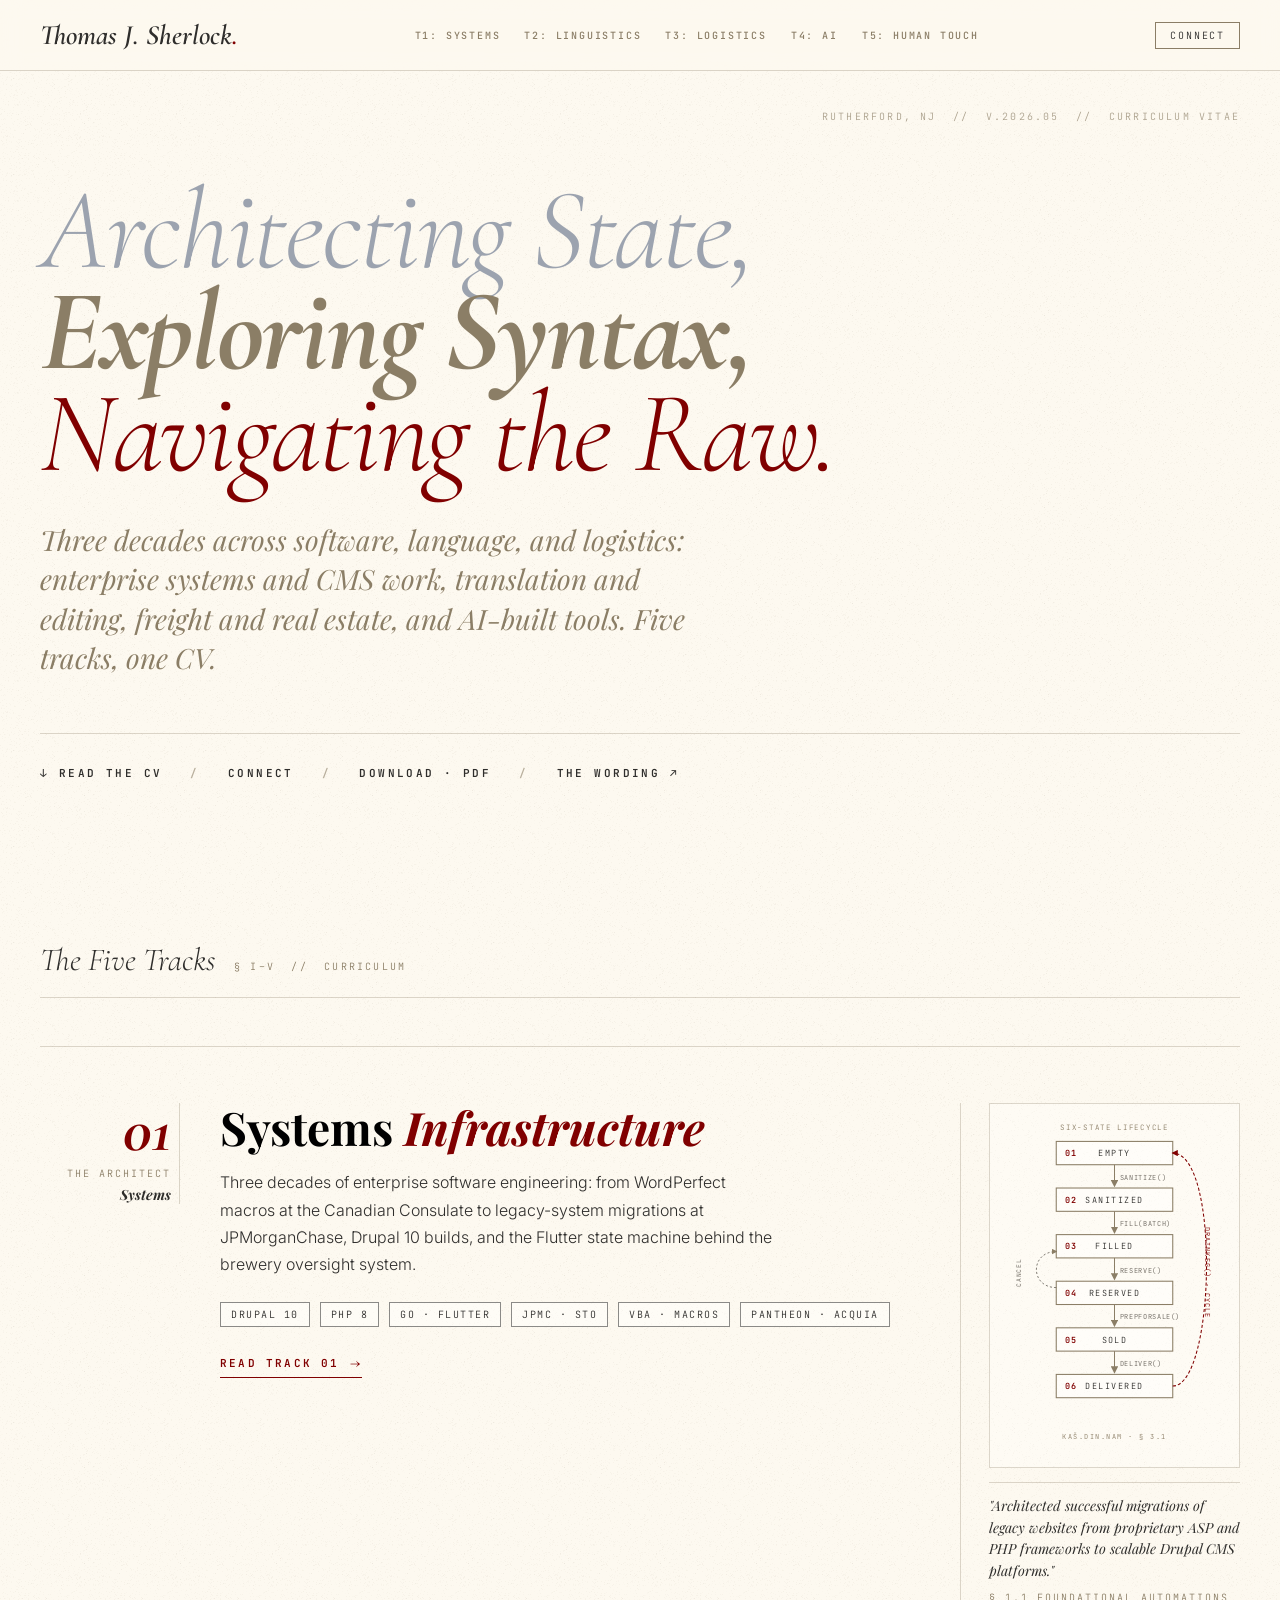
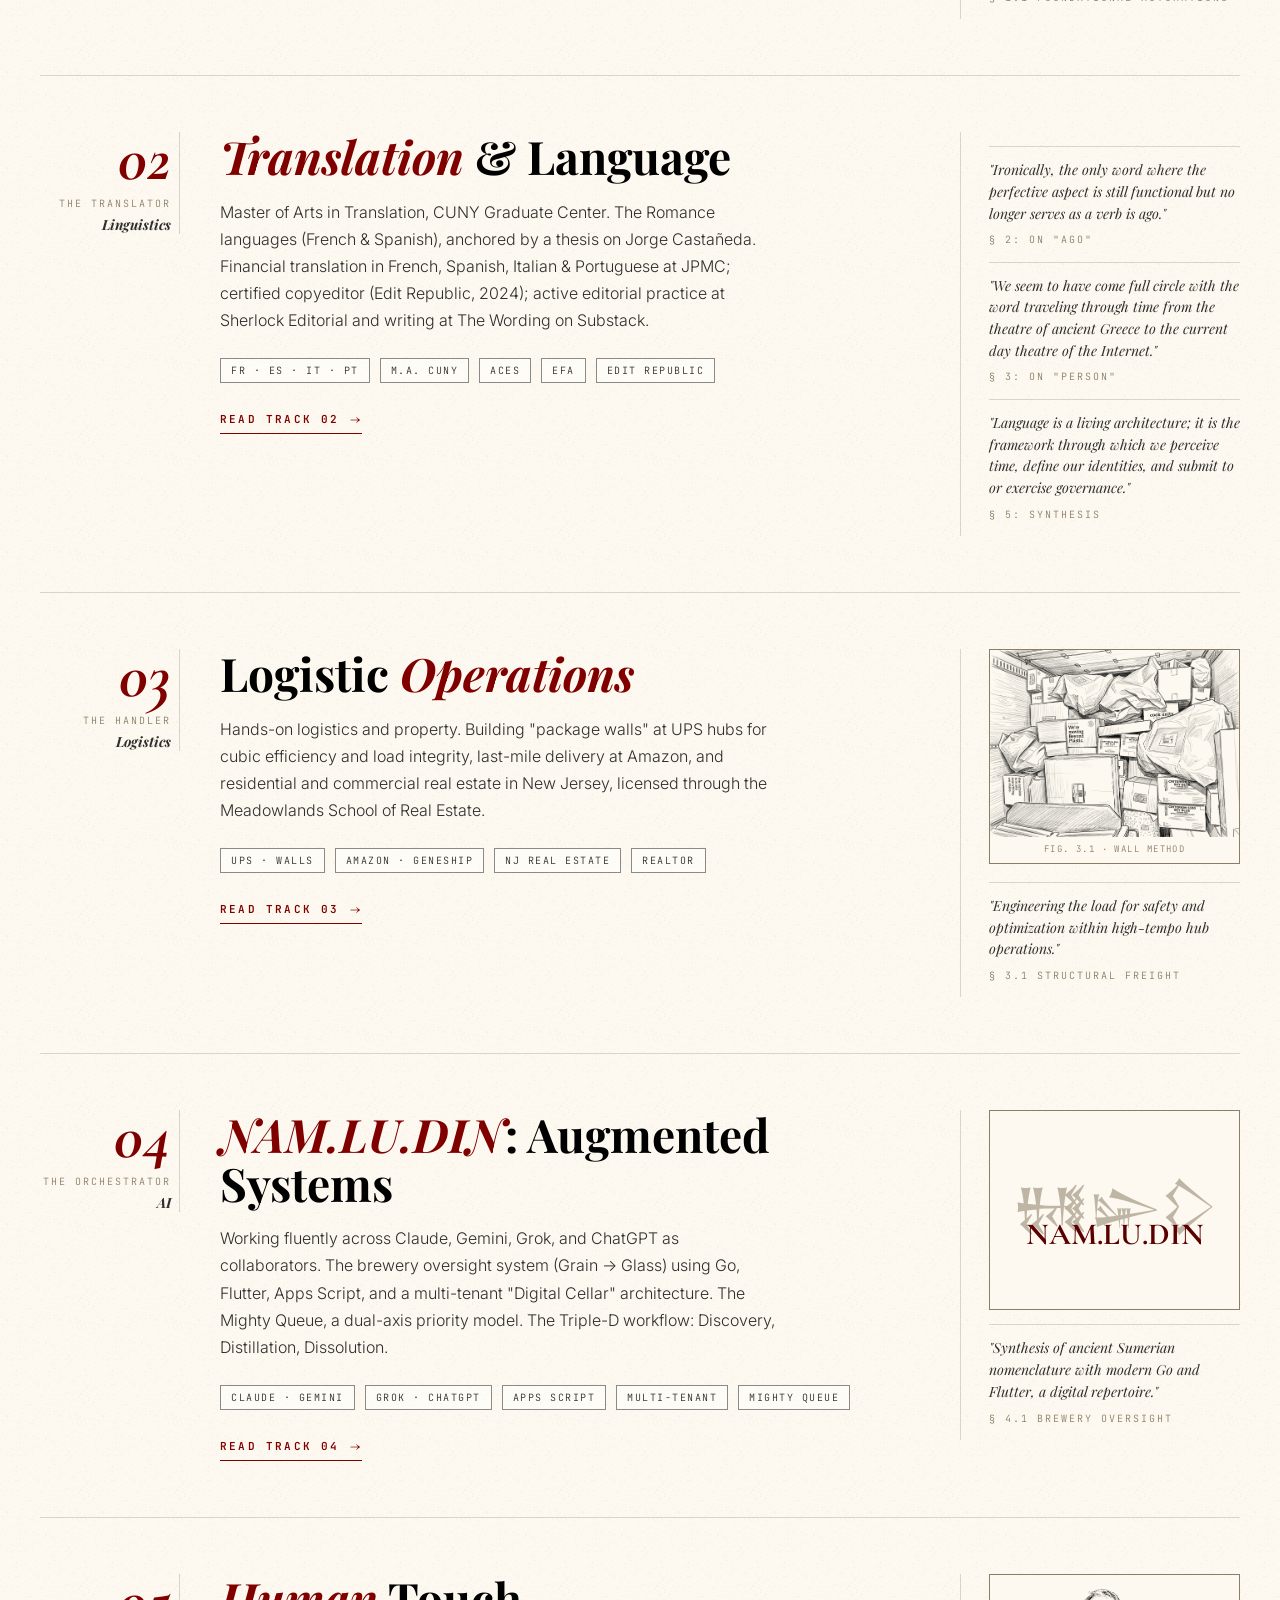
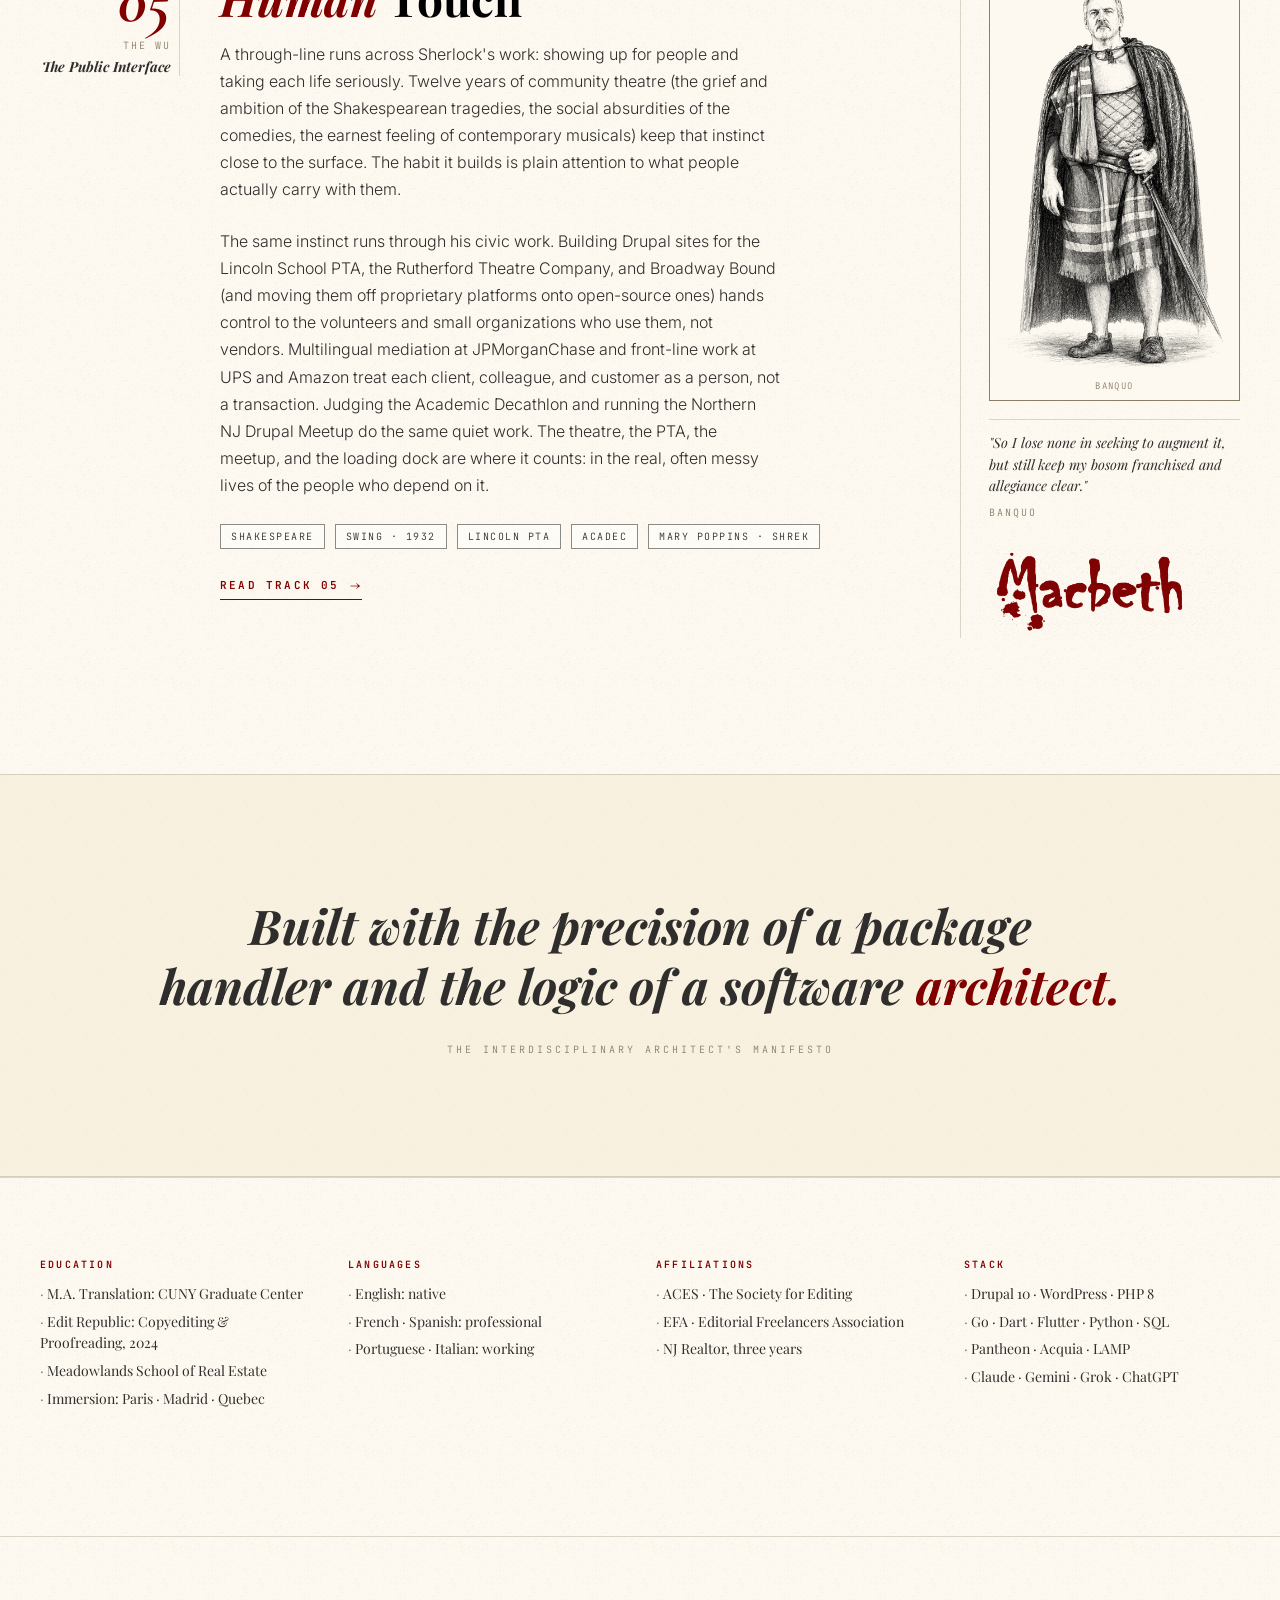
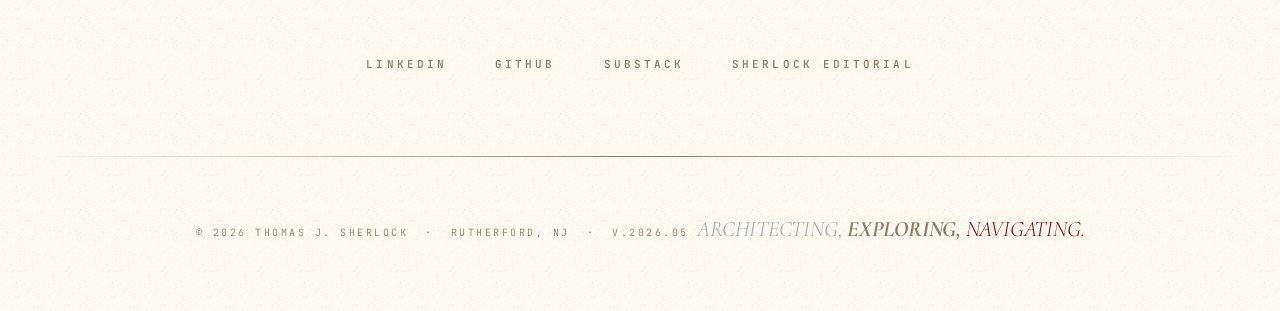
==== commit 9b981840: "index Track 05: swap portrait to Banquo, drop Malcolm quote Import the Track 05 change from Claude D" ====
--- a/site/index.html
+++ b/site/index.html
@@ -250,11 +250,10 @@
     </div>
     <aside class="aside">
       <figure class="ph-photo">
-        <img src="assets/macbeth-gallowglass.png?v=2" alt="Pencil-sketch portrait: Macbeth and Gallowglass, performance still" />
-        <figcaption>Fig. 5.1 · Macbeth &amp; Gallowglass</figcaption>
+        <img src="assets/banquo.png" class="banquo-photo" alt="Pencil-and-ink sketch portrait of Banquo in Highland dress (cloak, quilted tunic, and sheathed sword), signed A. Moreau 2024" />
+        <figcaption>Banquo</figcaption>
       </figure>
       <p class="pull">"So I lose none in seeking to augment it, but still keep my bosom franchised and allegiance clear."<cite>Banquo</cite></p>
-      <p class="pull">"They smack of honor both."<cite>Malcolm</cite></p>
       <span class="macbeth-wrap"><img src="assets/macbeth-title.png?v=2" alt="Macbeth: blood-stained title lettering" class="macbeth-mark" /></span>
     </aside>
   </article>
--- a/site/styles.css
+++ b/site/styles.css
@@ -297,6 +297,12 @@
   mix-blend-mode: multiply;
   opacity: 1;
 }
+.track .aside .ph-photo img.banquo-photo {
+  /* Ink treatment is baked into the PNG; render it 1:1 so the paper background
+     matches the page parchment exactly (no brightness/multiply shift). */
+  filter: none;
+  mix-blend-mode: normal;
+}
 .track .aside .ph-photo figcaption {
   padding: 6px 8px 8px;
   font-family: 'JetBrains Mono', monospace;
